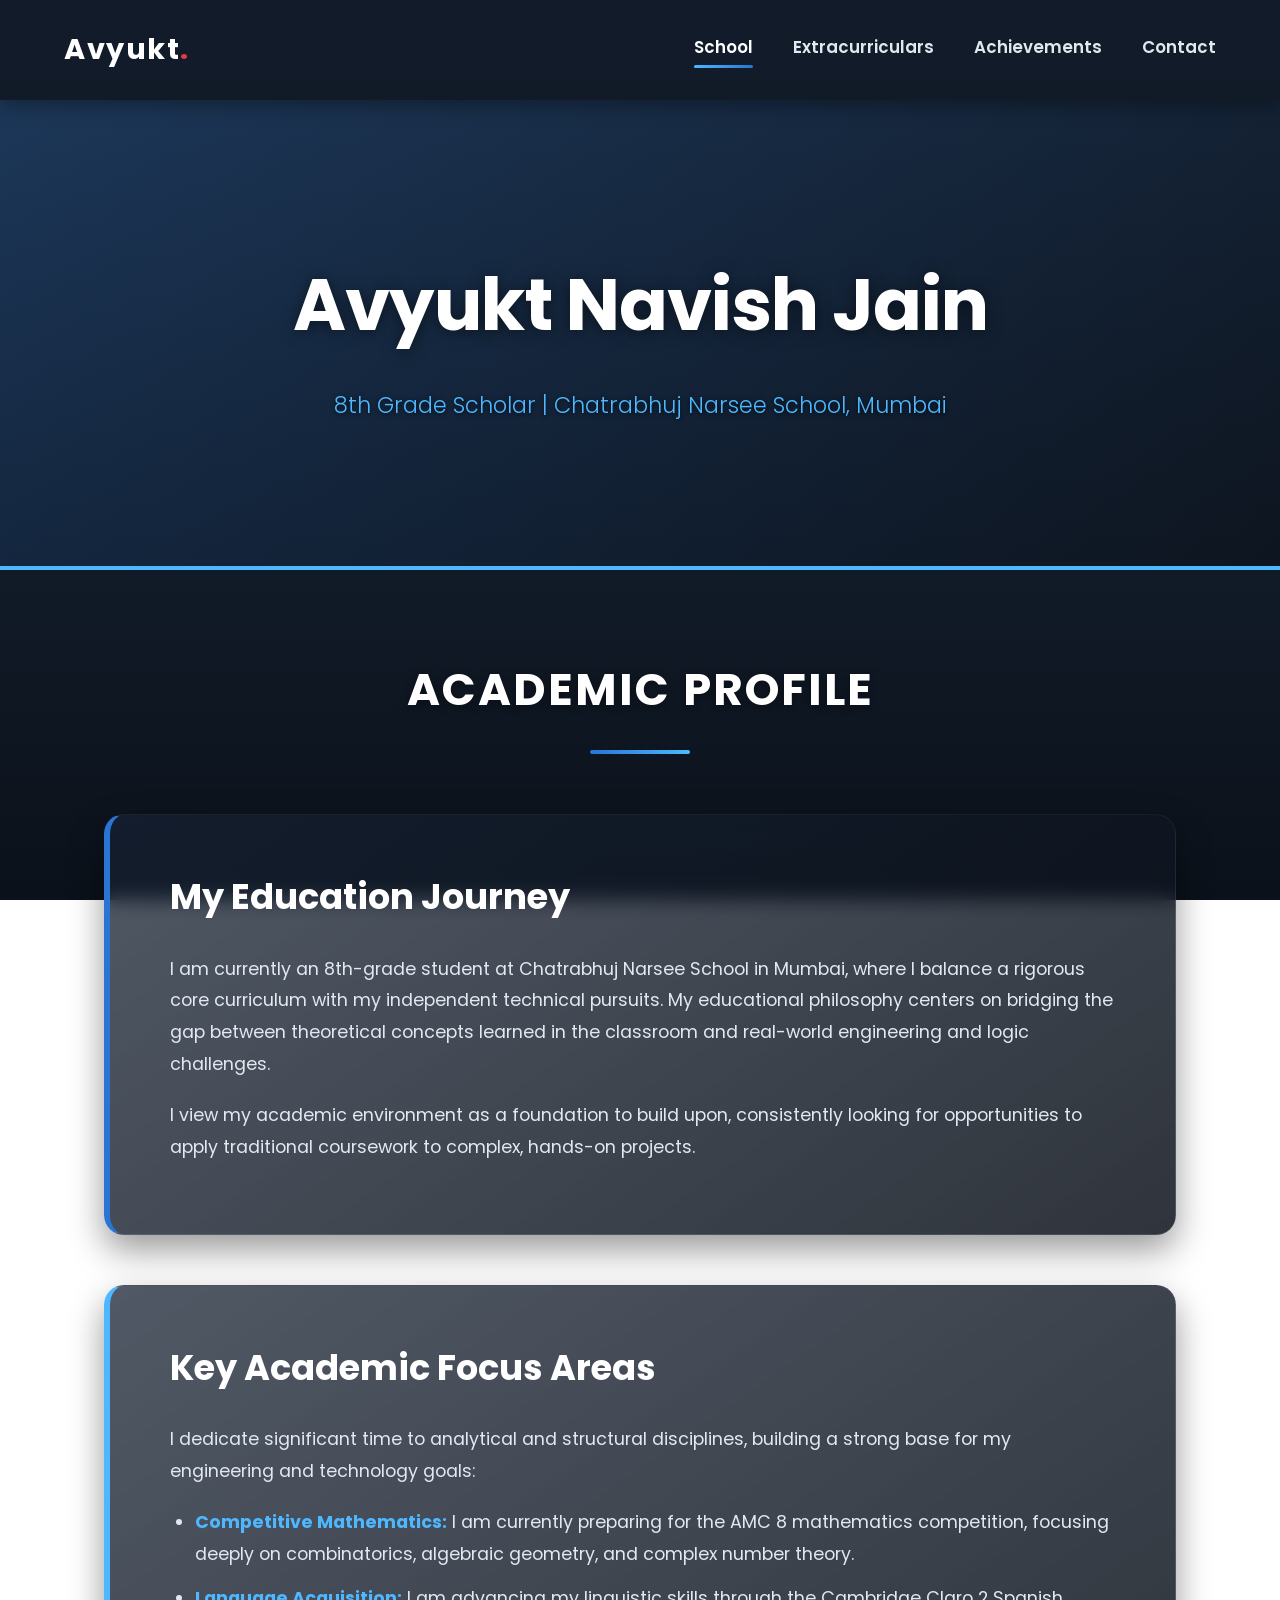
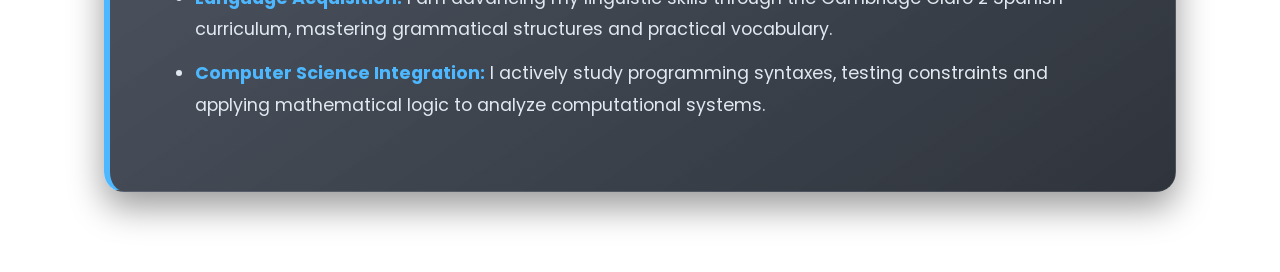
==== index.html @ 826b5777 "Add files via upload" ====
<!DOCTYPE html>
<html lang="en">
<head>
    <meta charset="UTF-8">
    <meta name="viewport" content="width=device-width, initial-scale=1.0">
    <title>Avyukt Navish Jain | Portfolio</title>
    <link rel="stylesheet" href="styles.css">
</head>
<body>
    <nav>
        <a href="index.html" class="logo">Avyukt<span>.</span></a>
        <div class="nav-links">
            <a href="index.html" class="active">School</a>
            <a href="extracurriculars.html">Extracurriculars</a>
            <a href="achievements.html">Achievements</a>
            <a href="contact.html">Contact</a>
        </div>
    </nav>

    <header class="hero">
        <h1>Avyukt Navish Jain</h1>
        <p>8th Grade Scholar | Chatrabhuj Narsee School, Mumbai</p>
    </header>

    <section class="container">
        <h2 class="section-title">Academic Profile</h2>
        <div class="full-width-grid">
            <div class="card">
                <h3>My Education Journey</h3>
                <p>I am currently an 8th-grade student at Chatrabhuj Narsee School in Mumbai, where I balance a rigorous core curriculum with my independent technical pursuits. My educational philosophy centers on bridging the gap between theoretical concepts learned in the classroom and real-world engineering and logic challenges.</p>
                <p>I view my academic environment as a foundation to build upon, consistently looking for opportunities to apply traditional coursework to complex, hands-on projects.</p>
            </div>
            
            <div class="card">
                <h3>Key Academic Focus Areas</h3>
                <p>I dedicate significant time to analytical and structural disciplines, building a strong base for my engineering and technology goals:</p>
                <ul>
                    <li><strong>Competitive Mathematics:</strong> I am currently preparing for the AMC 8 mathematics competition, focusing deeply on combinatorics, algebraic geometry, and complex number theory.</li>
                    <li><strong>Language Acquisition:</strong> I am advancing my linguistic skills through the Cambridge Claro 2 Spanish curriculum, mastering grammatical structures and practical vocabulary.</li>
                    <li><strong>Computer Science Integration:</strong> I actively study programming syntaxes, testing constraints and applying mathematical logic to analyze computational systems.</li>
                </ul>
            </div>
        </div>
    </section>
</body>
</html>
---- styles.css ----
@import url('https://fonts.googleapis.com/css2?family=Poppins:wght@300;400;600;700&display=swap');

:root {
    --bg-light-start: #1B2B3F;   
    --bg-dark-end: #0B111A;      
    --card-bg: rgba(22, 33, 50, 0.75); 
    --text-white: #FFFFFF;       
    --text-offwhite: #E2E8F0;    
    
    --blue-vibrant: #4DB8FF;     
    --blue-primary: #2A75D3;     
    --accent-red: #E63946;       
}

* {
    margin: 0;
    padding: 0;
    box-sizing: border-box;
    font-family: 'Poppins', sans-serif;
}

body {
    background: linear-gradient(180deg, var(--bg-light-start) 0%, var(--bg-dark-end) 100%);
    background-attachment: fixed; 
    background-repeat: no-repeat;
    min-height: 100vh;
    color: var(--text-offwhite);
    line-height: 1.8;
}

nav {
    background-color: rgba(17, 25, 38, 0.85); 
    padding: 1.5rem 5%;
    display: flex;
    justify-content: space-between;
    align-items: center;
    box-shadow: 0 4px 20px rgba(0,0,0,0.4);
    position: sticky;
    top: 0;
    z-index: 100;
    backdrop-filter: blur(12px);
}

.logo {
    font-size: 1.8rem;
    font-weight: 700;
    color: var(--text-white);
    text-decoration: none;
    letter-spacing: 1.5px;
}

.logo span {
    color: var(--accent-red);
}

.nav-links {
    display: flex;
    gap: 2.5rem;
}

.nav-links a {
    text-decoration: none;
    color: var(--text-offwhite);
    font-weight: 600;
    transition: color 0.3s ease;
    padding-bottom: 5px;
    position: relative;
    font-size: 1.05rem;
}

.nav-links a:hover {
    color: var(--blue-vibrant);
}

.nav-links a.active {
    color: var(--text-white);
}

.nav-links a.active::after {
    content: '';
    position: absolute;
    width: 100%;
    height: 3px;
    background: linear-gradient(90deg, var(--blue-vibrant), var(--blue-primary));
    bottom: 0;
    left: 0;
    border-radius: 2px;
}

.hero {
    background: linear-gradient(135deg, rgba(42, 117, 211, 0.2) 0%, rgba(11, 17, 26, 0.6) 100%);
    color: var(--text-white);
    padding: 140px 5%;
    text-align: center;
    border-bottom: 4px solid var(--blue-vibrant);
    position: relative;
    overflow: hidden;
}

.hero h1 {
    font-size: 4.5rem;
    margin-bottom: 1rem;
    font-weight: 700;
    letter-spacing: -1px;
    text-shadow: 0 2px 15px rgba(0, 0, 0, 0.5);
}

.hero p {
    font-size: 1.4rem;
    font-weight: 300;
    max-width: 800px;
    margin: 0 auto;
    color: var(--blue-vibrant);
    text-shadow: 0 1px 5px rgba(0, 0, 0, 0.8);
}

.container {
    padding: 80px 5%;
    max-width: 1200px;
    margin: 0 auto;
}

.section-title {
    font-size: 2.8rem;
    color: var(--text-white);
    margin-bottom: 60px;
    text-align: center;
    position: relative;
    text-transform: uppercase;
    letter-spacing: 2px;
    text-shadow: 0 2px 10px rgba(0,0,0,0.4);
}

.section-title::after {
    content: '';
    display: block;
    width: 100px;
    height: 4px;
    background: linear-gradient(90deg, var(--blue-primary), var(--blue-vibrant));
    margin: 20px auto 0;
    border-radius: 2px;
}

.full-width-grid {
    display: flex;
    flex-direction: column;
    gap: 50px;
}

.card {
    background: linear-gradient(145deg, var(--card-bg) 0%, rgba(11, 17, 26, 0.85) 100%);
    padding: 50px 60px;
    border-radius: 20px;
    box-shadow: 0 15px 35px rgba(0,0,0,0.4);
    border: 1px solid rgba(255, 255, 255, 0.05);
    border-left: 6px solid var(--blue-primary);
    transition: transform 0.4s ease, border-color 0.4s ease, box-shadow 0.4s ease;
    backdrop-filter: blur(10px); 
}

.card:nth-child(even) {
    border-left: 6px solid var(--blue-vibrant);
}

.card:hover {
    transform: translateY(-5px);
    border-color: rgba(77, 184, 255, 0.5);
    box-shadow: 0 20px 50px rgba(77, 184, 255, 0.15);
}

.card h3 {
    font-size: 2.2rem;
    margin-bottom: 25px;
    color: var(--text-white);
}

.card p {
    font-size: 1.1rem;
    margin-bottom: 20px;
}

.card ul {
    margin-left: 25px;
    margin-bottom: 20px;
    font-size: 1.1rem;
}

.card li {
    margin-bottom: 12px;
}

.card li strong {
    color: var(--blue-vibrant);
}

.sub-section {
    margin-top: 25px;
    padding-top: 20px;
    border-top: 1px solid rgba(255, 255, 255, 0.1);
}

.sub-section h4 {
    color: var(--blue-vibrant);
    font-size: 1.3rem;
    margin-bottom: 12px;
    letter-spacing: 0.5px;
}

form {
    display: flex;
    flex-direction: column;
    gap: 25px;
    max-width: 700px;
    margin: 0 auto;
    background: var(--card-bg);
    padding: 50px;
    border-radius: 20px;
    border: 1px solid rgba(255, 255, 255, 0.05);
    box-shadow: 0 15px 35px rgba(0,0,0,0.4);
    backdrop-filter: blur(10px);
}

input, textarea {
    padding: 18px;
    border: 1px solid rgba(255, 255, 255, 0.1);
    border-radius: 12px;
    font-size: 1.1rem;
    background: rgba(0, 0, 0, 0.3);
    color: var(--text-white);
    transition: all 0.3s ease;
}

input:focus, textarea:focus {
    outline: none;
    border-color: var(--blue-vibrant);
    background: rgba(0, 0, 0, 0.5);
}

input::placeholder, textarea::placeholder {
    color: rgba(255, 255, 255, 0.4);
}

button {
    padding: 20px;
    background: linear-gradient(90deg, var(--blue-primary), var(--blue-vibrant));
    color: var(--text-white);
    border: none;
    border-radius: 12px;
    font-size: 1.2rem;
    font-weight: 700;
    cursor: pointer;
    transition: transform 0.3s ease, box-shadow 0.3s ease;
    text-transform: uppercase;
    letter-spacing: 1px;
}

button:hover {
    transform: translateY(-3px);
    box-shadow: 0 10px 25px rgba(77, 184, 255, 0.4);
}

@media (max-width: 768px) {
    .card { padding: 30px; }
    .hero h1 { font-size: 3rem; }
}
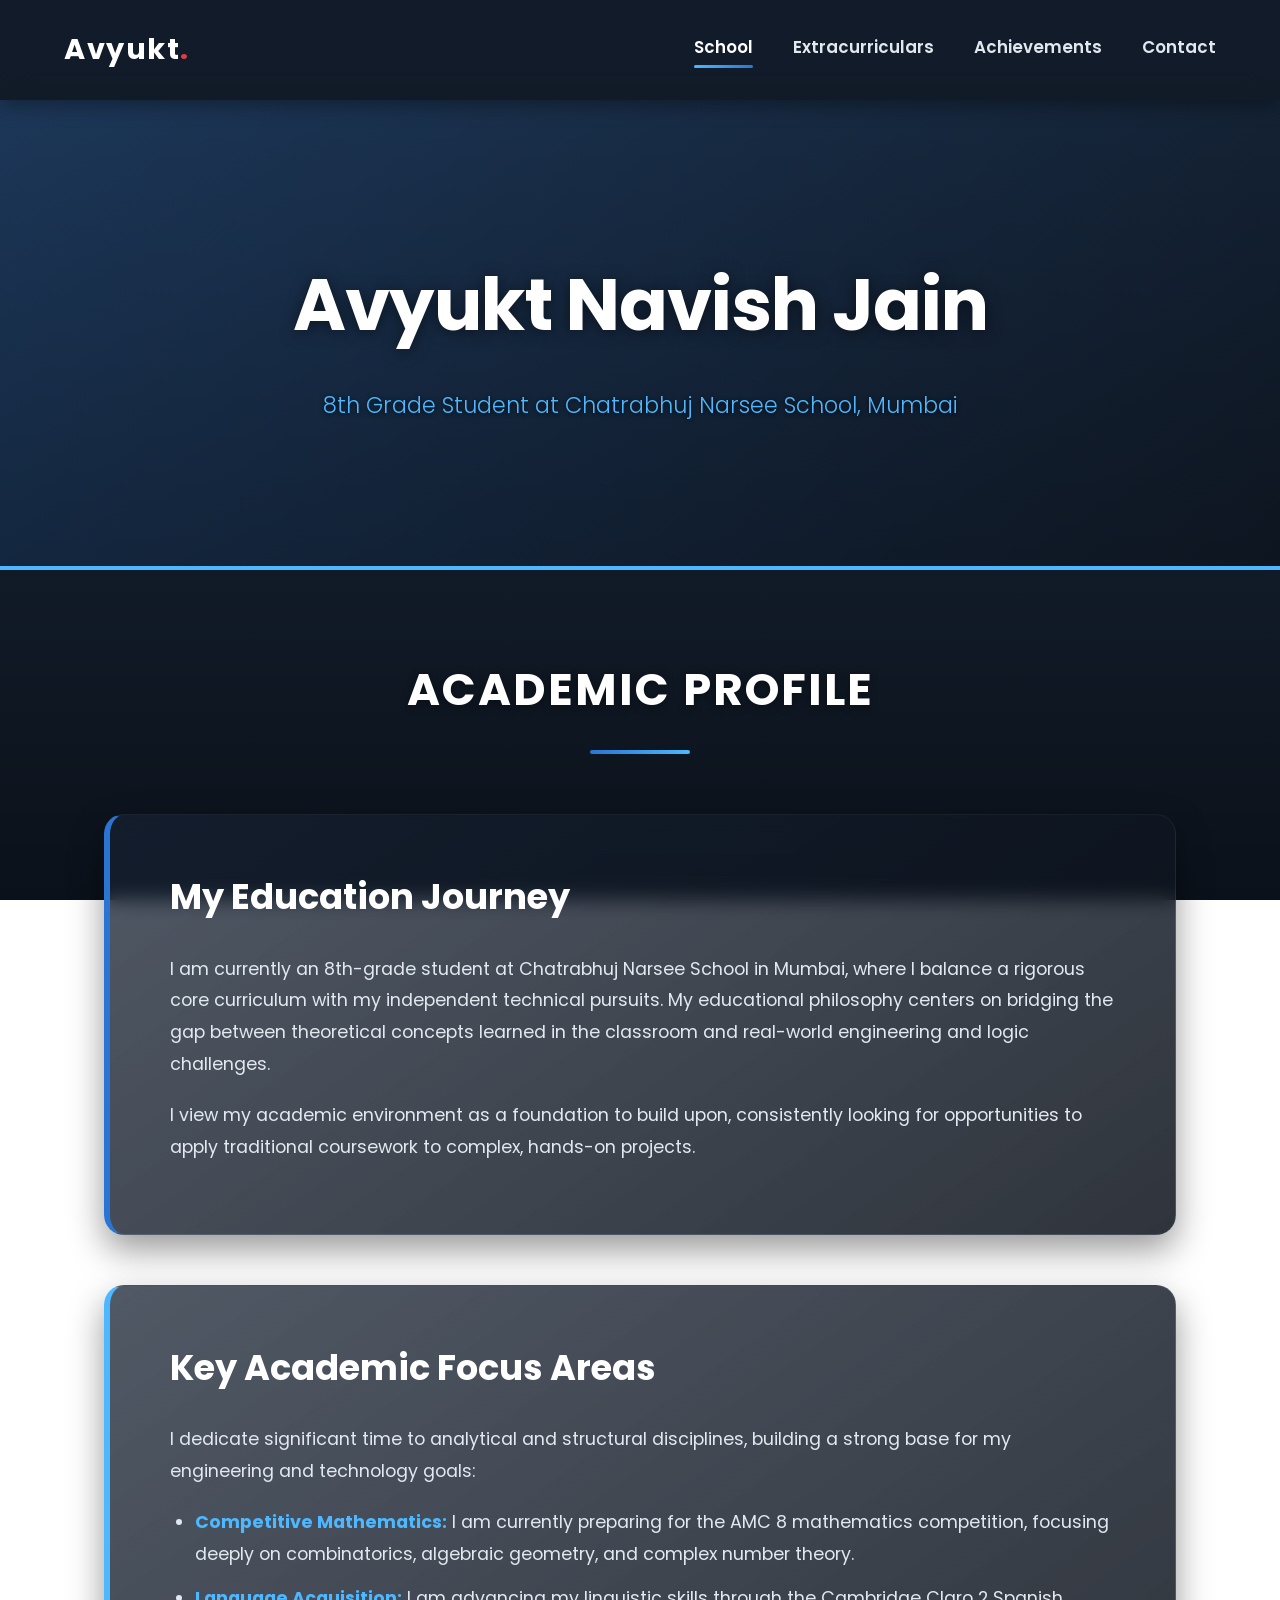
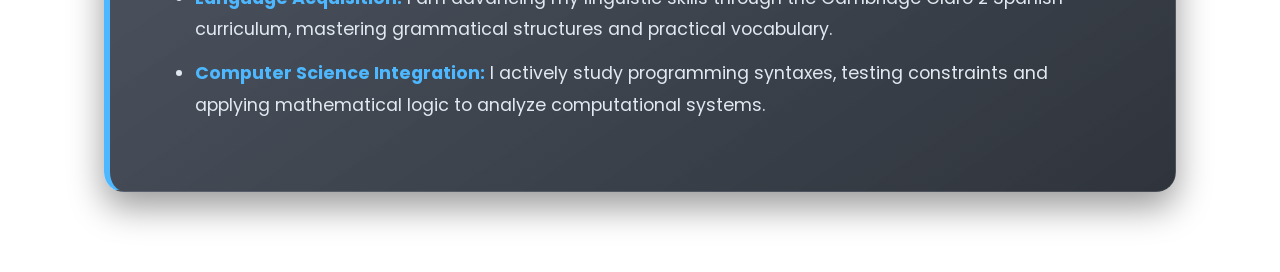
==== commit 44ea1b89: "Changed Scholar to Student in index.html page" ====
--- a/index.html
+++ b/index.html
@@ -19,7 +19,7 @@
 
     <header class="hero">
         <h1>Avyukt Navish Jain</h1>
-        <p>8th Grade Scholar | Chatrabhuj Narsee School, Mumbai</p>
+        <p>8th Grade Student at Chatrabhuj Narsee School, Mumbai</p>
     </header>
 
     <section class="container">
@@ -43,4 +43,4 @@
         </div>
     </section>
 </body>
-</html>+</html>
--- a/styles.css
+++ b/styles.css
@@ -262,4 +262,65 @@
 @media (max-width: 768px) {
     .card { padding: 30px; }
     .hero h1 { font-size: 3rem; }
-}+}
+
+/* =========================================
+   TABLET & MOBILE RESPONSIVE DESIGN
+   ========================================= */
+
+/* For iPads and Tablets (Screens smaller than 1024px) */
+@media (max-width: 1024px) {
+    .container {
+        width: 90%; 
+        padding: 20px;
+    }
+    
+    .nav-links {
+        gap: 15px; 
+    }
+}
+
+/* For Mobile Phones (Screens smaller than 768px) */
+@media (max-width: 768px) {
+    /* Stack the navigation bar vertically */
+    nav {
+        flex-direction: column;
+        padding: 15px;
+        text-align: center;
+    }
+    
+    .nav-links {
+        margin-top: 15px;
+        flex-wrap: wrap;
+        justify-content: center;
+        gap: 15px;
+    }
+
+    /* Scale down large headers */
+    .section-title {
+        font-size: 2rem !important;
+        text-align: center;
+    }
+    
+    .hero h1 {
+        font-size: 2.5rem !important;
+    }
+
+    /* Make the contact form stretch edge-to-edge neatly */
+    form {
+        width: 100%;
+    }
+
+    input, textarea {
+        width: 100%;
+        box-sizing: border-box; /* Prevents padding from breaking the width */
+        margin-bottom: 15px;
+    }
+
+    /* Make buttons tap-friendly */
+    button {
+        width: 100%;
+        padding: 15px;
+        font-size: 1.1rem;
+    }
+}
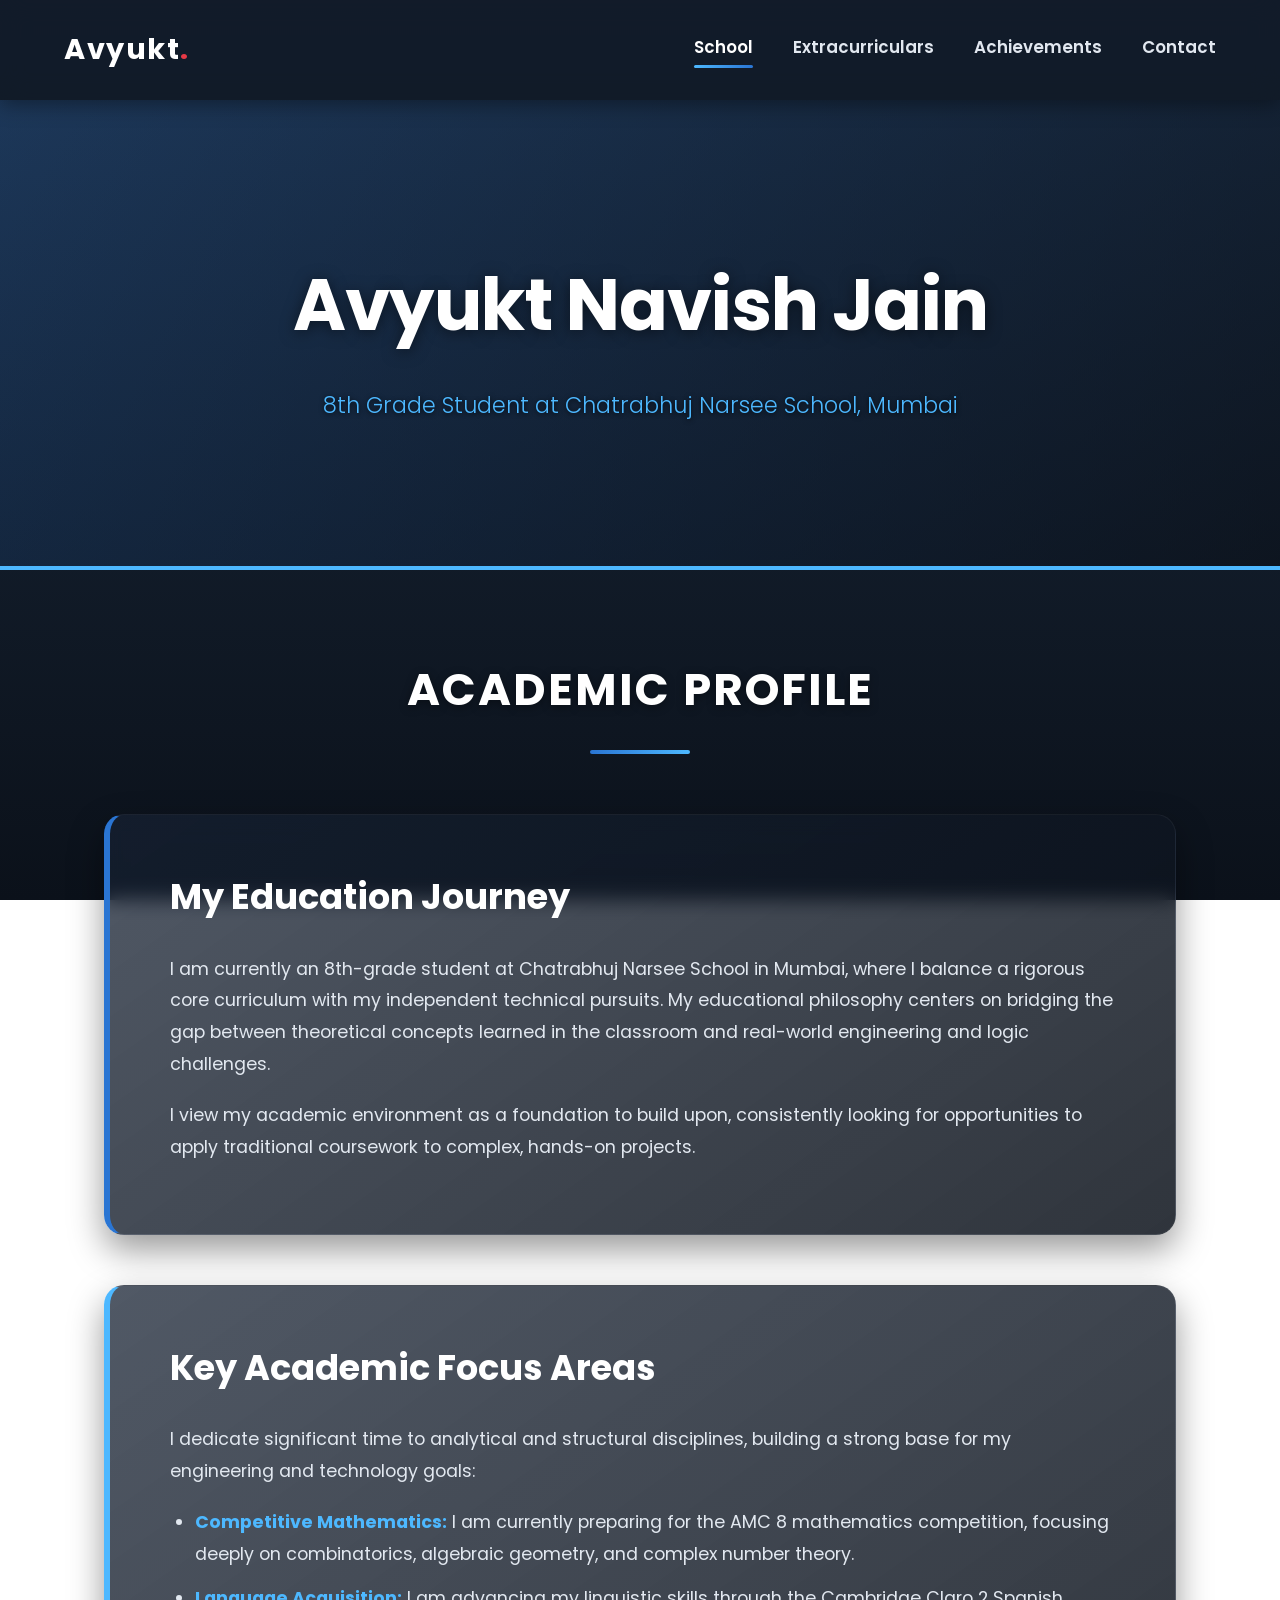
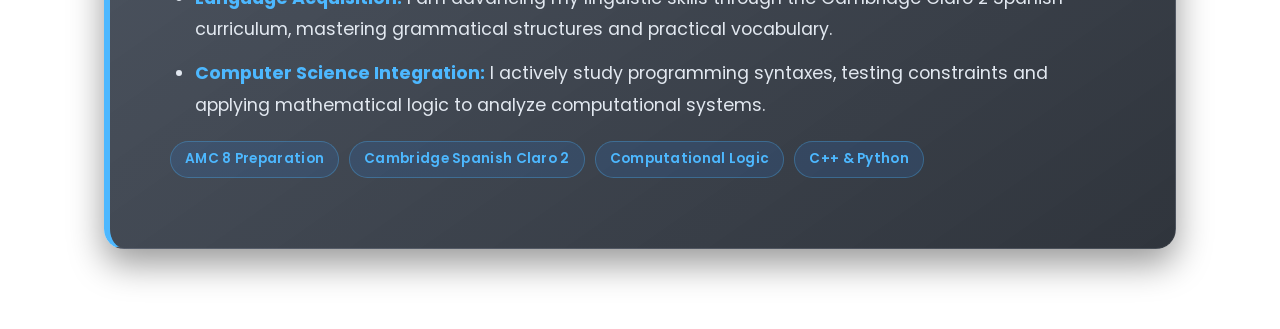
==== commit 2b40a18e: "added vex robot photos" ====
--- a/index.html
+++ b/index.html
@@ -39,6 +39,13 @@
                     <li><strong>Language Acquisition:</strong> I am advancing my linguistic skills through the Cambridge Claro 2 Spanish curriculum, mastering grammatical structures and practical vocabulary.</li>
                     <li><strong>Computer Science Integration:</strong> I actively study programming syntaxes, testing constraints and applying mathematical logic to analyze computational systems.</li>
                 </ul>
+
+                <div class="tags-container">
+                    <span class="tech-tag">AMC 8 Preparation</span>
+                    <span class="tech-tag">Cambridge Spanish Claro 2</span>
+                    <span class="tech-tag">Computational Logic</span>
+                    <span class="tech-tag">C++ & Python</span>
+                </div>
             </div>
         </div>
     </section>
--- a/styles.css
+++ b/styles.css
@@ -259,68 +259,149 @@
     box-shadow: 0 10px 25px rgba(77, 184, 255, 0.4);
 }
 
+/* =========================================
+   IMAGE GALLERY & MEDIA STYLES
+   ========================================= */
+.project-gallery {
+    display: grid;
+    grid-template-columns: repeat(auto-fit, minmax(240px, 1fr));
+    gap: 22px;
+    margin: 25px 0 15px 0;
+}
+
+.gallery-item {
+    position: relative;
+    border-radius: 14px;
+    overflow: hidden;
+    background: rgba(11, 17, 26, 0.7);
+    border: 1px solid rgba(77, 184, 255, 0.25);
+    box-shadow: 0 10px 25px rgba(0, 0, 0, 0.4);
+    transition: transform 0.35s cubic-bezier(0.2, 0.8, 0.2, 1), border-color 0.35s ease, box-shadow 0.35s ease;
+}
+
+.gallery-item:hover {
+    transform: translateY(-5px);
+    border-color: var(--blue-vibrant);
+    box-shadow: 0 15px 35px rgba(77, 184, 255, 0.25);
+}
+
+.gallery-img-wrap {
+    width: 100%;
+    height: 280px;
+    overflow: hidden;
+    display: flex;
+    align-items: center;
+    justify-content: center;
+    background: #0B111A;
+}
+
+.gallery-img {
+    width: 100%;
+    height: 100%;
+    object-fit: cover;
+    object-position: center;
+    transition: transform 0.5s ease;
+    display: block;
+}
+
+.gallery-item:hover .gallery-img {
+    transform: scale(1.06);
+}
+
+.gallery-caption {
+    padding: 12px 16px;
+    background: rgba(17, 25, 38, 0.95);
+    border-top: 1px solid rgba(255, 255, 255, 0.08);
+    font-size: 0.92rem;
+    color: var(--text-white);
+    font-weight: 500;
+    text-align: center;
+    letter-spacing: 0.3px;
+}
+
+.tags-container {
+    display: flex;
+    flex-wrap: wrap;
+    gap: 10px;
+    margin: 15px 0 20px 0;
+}
+
+.tech-tag {
+    display: inline-flex;
+    align-items: center;
+    padding: 5px 14px;
+    background: rgba(42, 117, 211, 0.18);
+    color: var(--blue-vibrant);
+    border: 1px solid rgba(77, 184, 255, 0.3);
+    border-radius: 20px;
+    font-size: 0.85rem;
+    font-weight: 600;
+    letter-spacing: 0.3px;
+}
+
 @media (max-width: 768px) {
     .card { padding: 30px; }
     .hero h1 { font-size: 3rem; }
+    .gallery-img-wrap { height: 230px; }
 }
 
 /* =========================================
-   TABLET & MOBILE RESPONSIVE DESIGN
+   TABLET & MOBILE RESPONSIVE FIXES
    ========================================= */
-
-/* For iPads and Tablets (Screens smaller than 1024px) */
-@media (max-width: 1024px) {
-    .container {
-        width: 90%; 
-        padding: 20px;
-    }
-    
-    .nav-links {
-        gap: 15px; 
-    }
-}
 
 /* For Mobile Phones (Screens smaller than 768px) */
 @media (max-width: 768px) {
-    /* Stack the navigation bar vertically */
+    /* Reduce container padding so cards can expand */
+    .container {
+        width: 95%;
+        padding: 40px 10px;
+    }
+
+    /* Fix tiny card width by reducing padding */
+    .card {
+        padding: 25px 18px !important; /* Reduces side padding from 60px to 18px */
+        width: 100% !important;
+        box-sizing: border-box;
+    }
+
+    /* Adjust list margins inside cards */
+    .card ul {
+        margin-left: 18px;
+        font-size: 1rem;
+    }
+
+    /* Keep headers proportional */
+    .hero h1 {
+        font-size: 2.4rem !important;
+    }
+
+    .section-title {
+        font-size: 1.8rem !important;
+        margin-bottom: 30px;
+    }
+
+    /* Stack navigation cleanly */
     nav {
         flex-direction: column;
         padding: 15px;
         text-align: center;
     }
-    
+
     .nav-links {
-        margin-top: 15px;
+        margin-top: 12px;
         flex-wrap: wrap;
         justify-content: center;
-        gap: 15px;
-    }
-
-    /* Scale down large headers */
-    .section-title {
-        font-size: 2rem !important;
-        text-align: center;
-    }
-    
-    .hero h1 {
-        font-size: 2.5rem !important;
-    }
-
-    /* Make the contact form stretch edge-to-edge neatly */
+        gap: 12px;
+    }
+
+    /* Full-width forms */
     form {
         width: 100%;
-    }
-
-    input, textarea {
+        padding: 25px 18px;
+    }
+
+    input, textarea, button {
         width: 100%;
-        box-sizing: border-box; /* Prevents padding from breaking the width */
-        margin-bottom: 15px;
-    }
-
-    /* Make buttons tap-friendly */
-    button {
-        width: 100%;
-        padding: 15px;
-        font-size: 1.1rem;
-    }
-}
+        box-sizing: border-box;
+    }
+}
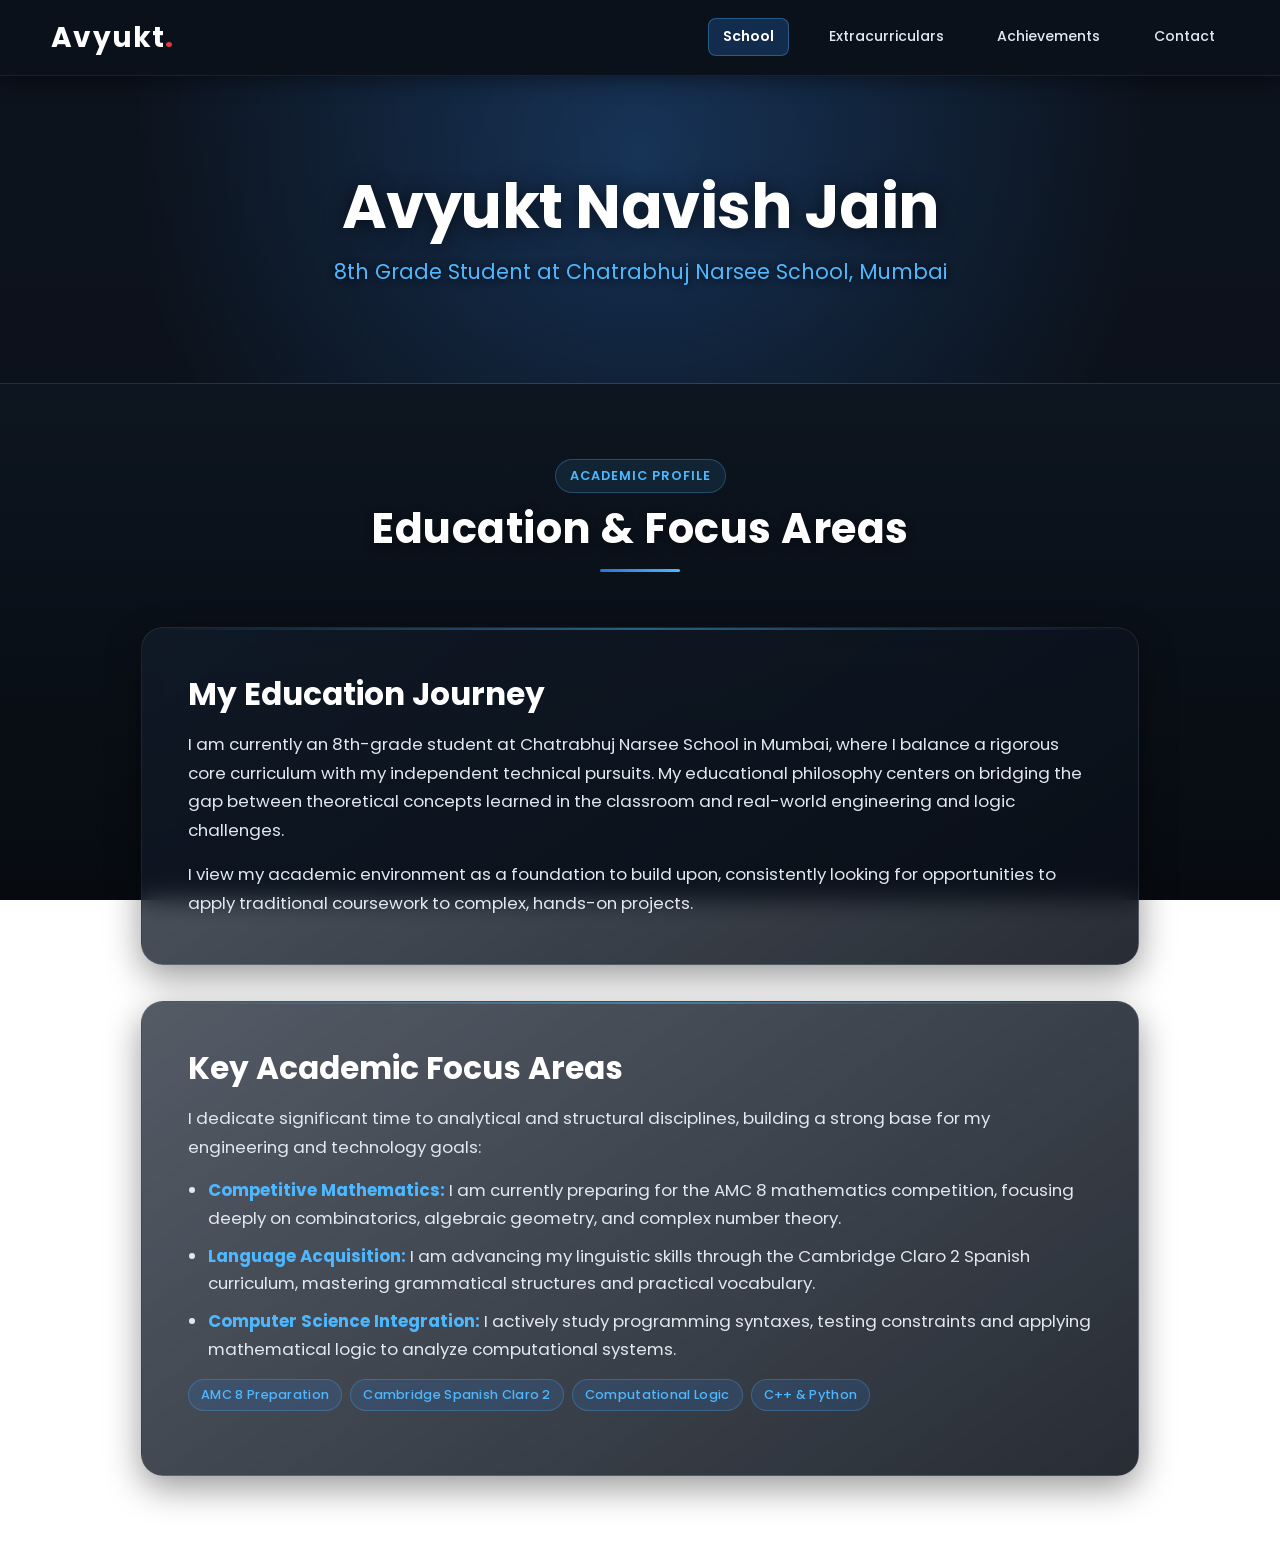
==== commit 8dd8db2b: "Compatibility for phone and other devices" ====
--- a/index.html
+++ b/index.html
@@ -23,7 +23,11 @@
     </header>
 
     <section class="container">
-        <h2 class="section-title">Academic Profile</h2>
+        <div class="section-header">
+            <span class="section-badge">Academic Profile</span>
+            <h2 class="section-title">Education & Focus Areas</h2>
+        </div>
+
         <div class="full-width-grid">
             <div class="card">
                 <h3>My Education Journey</h3>
--- a/styles.css
+++ b/styles.css
@@ -1,12 +1,13 @@
-@import url('https://fonts.googleapis.com/css2?family=Poppins:wght@300;400;600;700&display=swap');
+@import url('https://fonts.googleapis.com/css2?family=Poppins:wght@300;400;500;600;700&display=swap');
 
 :root {
-    --bg-light-start: #1B2B3F;   
-    --bg-dark-end: #0B111A;      
-    --card-bg: rgba(22, 33, 50, 0.75); 
+    --bg-start: #111C2B;   
+    --bg-end: #070B10;      
+    --card-bg: rgba(18, 28, 43, 0.72); 
     --text-white: #FFFFFF;       
     --text-offwhite: #E2E8F0;    
-    
+    --text-muted: #94A3B8;
+
     --blue-vibrant: #4DB8FF;     
     --blue-primary: #2A75D3;     
     --accent-red: #E63946;       
@@ -19,34 +20,46 @@
     font-family: 'Poppins', sans-serif;
 }
 
+html {
+    scroll-behavior: smooth;
+}
+
 body {
-    background: linear-gradient(180deg, var(--bg-light-start) 0%, var(--bg-dark-end) 100%);
+    background: linear-gradient(180deg, var(--bg-start) 0%, var(--bg-end) 100%);
     background-attachment: fixed; 
     background-repeat: no-repeat;
     min-height: 100vh;
     color: var(--text-offwhite);
-    line-height: 1.8;
-}
-
+    line-height: 1.7;
+    overflow-x: hidden;
+    -webkit-font-smoothing: antialiased;
+}
+
+/* =========================================
+   NAVIGATION BAR
+   ========================================= */
 nav {
-    background-color: rgba(17, 25, 38, 0.85); 
-    padding: 1.5rem 5%;
+    background-color: rgba(11, 17, 26, 0.88); 
+    padding: 0.85rem clamp(14px, 4vw, 5%);
     display: flex;
     justify-content: space-between;
     align-items: center;
-    box-shadow: 0 4px 20px rgba(0,0,0,0.4);
+    box-shadow: 0 4px 20px rgba(0, 0, 0, 0.45);
     position: sticky;
     top: 0;
     z-index: 100;
-    backdrop-filter: blur(12px);
+    backdrop-filter: blur(16px);
+    -webkit-backdrop-filter: blur(16px);
+    border-bottom: 1px solid rgba(255, 255, 255, 0.07);
 }
 
 .logo {
-    font-size: 1.8rem;
+    font-size: clamp(1.35rem, 2.2vw, 1.75rem);
     font-weight: 700;
     color: var(--text-white);
     text-decoration: none;
-    letter-spacing: 1.5px;
+    letter-spacing: 1.2px;
+    flex-shrink: 0;
 }
 
 .logo span {
@@ -55,244 +68,259 @@
 
 .nav-links {
     display: flex;
-    gap: 2.5rem;
+    align-items: center;
+    gap: clamp(8px, 2vw, 1.8rem);
 }
 
 .nav-links a {
     text-decoration: none;
     color: var(--text-offwhite);
+    font-weight: 500;
+    transition: all 0.25s ease;
+    padding: 6px 14px;
+    border-radius: 8px;
+    font-size: clamp(0.86rem, 1.1vw, 0.98rem);
+    white-space: nowrap;
+    position: relative;
+}
+
+.nav-links a:hover {
+    color: var(--blue-vibrant);
+    background: rgba(77, 184, 255, 0.08);
+}
+
+.nav-links a.active {
+    color: var(--text-white);
     font-weight: 600;
-    transition: color 0.3s ease;
-    padding-bottom: 5px;
-    position: relative;
-    font-size: 1.05rem;
-}
-
-.nav-links a:hover {
-    color: var(--blue-vibrant);
-}
-
-.nav-links a.active {
-    color: var(--text-white);
-}
-
-.nav-links a.active::after {
-    content: '';
-    position: absolute;
-    width: 100%;
-    height: 3px;
-    background: linear-gradient(90deg, var(--blue-vibrant), var(--blue-primary));
-    bottom: 0;
-    left: 0;
-    border-radius: 2px;
-}
-
+    background: rgba(42, 117, 211, 0.28);
+    border: 1px solid rgba(77, 184, 255, 0.35);
+}
+
+/* =========================================
+   HERO SECTION
+   ========================================= */
 .hero {
-    background: linear-gradient(135deg, rgba(42, 117, 211, 0.2) 0%, rgba(11, 17, 26, 0.6) 100%);
-    color: var(--text-white);
-    padding: 140px 5%;
-    text-align: center;
-    border-bottom: 4px solid var(--blue-vibrant);
-    position: relative;
-    overflow: hidden;
-}
-
-.hero h1 {
-    font-size: 4.5rem;
-    margin-bottom: 1rem;
-    font-weight: 700;
-    letter-spacing: -1px;
-    text-shadow: 0 2px 15px rgba(0, 0, 0, 0.5);
-}
-
-.hero p {
-    font-size: 1.4rem;
-    font-weight: 300;
-    max-width: 800px;
-    margin: 0 auto;
-    color: var(--blue-vibrant);
-    text-shadow: 0 1px 5px rgba(0, 0, 0, 0.8);
-}
-
-.container {
-    padding: 80px 5%;
-    max-width: 1200px;
-    margin: 0 auto;
-}
-
-.section-title {
-    font-size: 2.8rem;
-    color: var(--text-white);
-    margin-bottom: 60px;
+    background: radial-gradient(circle at 50% 25%, rgba(42, 117, 211, 0.28) 0%, rgba(11, 17, 26, 0.8) 75%);
+    color: var(--text-white);
+    padding: clamp(45px, 8vw, 95px) clamp(16px, 4vw, 5%);
     text-align: center;
     position: relative;
+    border-bottom: 1px solid rgba(77, 184, 255, 0.2);
+}
+
+.hero h1 {
+    font-size: clamp(2rem, 5.5vw + 0.3rem, 3.8rem);
+    margin-bottom: 12px;
+    font-weight: 700;
+    letter-spacing: -0.5px;
+    line-height: 1.2;
+    text-shadow: 0 2px 20px rgba(0, 0, 0, 0.6);
+}
+
+.hero p {
+    font-size: clamp(1rem, 1.6vw + 0.3rem, 1.3rem);
+    font-weight: 400;
+    max-width: 780px;
+    margin: 0 auto;
+    color: var(--blue-vibrant);
+    line-height: 1.55;
+    text-shadow: 0 1px 8px rgba(0, 0, 0, 0.8);
+}
+
+/* =========================================
+   CONTAINER & SECTION HEADERS
+   ========================================= */
+.container {
+    padding: clamp(32px, 6vw, 75px) clamp(14px, 4vw, 5%);
+    max-width: 1100px;
+    margin: 0 auto;
+}
+
+.section-header {
+    text-align: center;
+    margin-bottom: clamp(28px, 5vw, 55px);
+}
+
+.section-badge {
+    display: inline-block;
+    padding: 5px 14px;
+    background: rgba(77, 184, 255, 0.1);
+    color: var(--blue-vibrant);
+    border: 1px solid rgba(77, 184, 255, 0.28);
+    border-radius: 20px;
+    font-size: 0.8rem;
+    font-weight: 600;
+    letter-spacing: 1px;
     text-transform: uppercase;
-    letter-spacing: 2px;
-    text-shadow: 0 2px 10px rgba(0,0,0,0.4);
+    margin-bottom: 10px;
+}
+
+.section-title {
+    font-size: clamp(1.6rem, 3.2vw + 0.3rem, 2.6rem);
+    color: var(--text-white);
+    text-align: center;
+    position: relative;
+    letter-spacing: 0.5px;
+    line-height: 1.25;
+    text-shadow: 0 2px 10px rgba(0, 0, 0, 0.4);
 }
 
 .section-title::after {
     content: '';
     display: block;
-    width: 100px;
-    height: 4px;
+    width: clamp(50px, 8vw, 80px);
+    height: 3px;
     background: linear-gradient(90deg, var(--blue-primary), var(--blue-vibrant));
-    margin: 20px auto 0;
+    margin: 14px auto 0;
     border-radius: 2px;
 }
 
+/* =========================================
+   CARDS & CONTENT SURFACES
+   ========================================= */
 .full-width-grid {
     display: flex;
     flex-direction: column;
-    gap: 50px;
+    gap: clamp(20px, 3.5vw, 36px);
 }
 
 .card {
-    background: linear-gradient(145deg, var(--card-bg) 0%, rgba(11, 17, 26, 0.85) 100%);
-    padding: 50px 60px;
+    background: linear-gradient(145deg, var(--card-bg) 0%, rgba(10, 16, 25, 0.88) 100%);
+    padding: clamp(22px, 4vw + 6px, 46px);
+    border-radius: clamp(16px, 2.5vw, 22px);
+    box-shadow: 0 12px 35px rgba(0, 0, 0, 0.4);
+    border: 1px solid rgba(255, 255, 255, 0.08);
+    position: relative;
+    transition: transform 0.3s ease, border-color 0.3s ease, box-shadow 0.3s ease;
+    backdrop-filter: blur(12px);
+    -webkit-backdrop-filter: blur(12px);
+    overflow: hidden;
+}
+
+.card::before {
+    content: '';
+    position: absolute;
+    top: 0;
+    left: 0;
+    right: 0;
+    height: 2px;
+    background: linear-gradient(90deg, transparent, rgba(77, 184, 255, 0.45), transparent);
+}
+
+.card:hover {
+    transform: translateY(-3px);
+    border-color: rgba(77, 184, 255, 0.35);
+    box-shadow: 0 16px 45px rgba(0, 0, 0, 0.5);
+}
+
+.card h3 {
+    font-size: clamp(1.3rem, 2.2vw + 0.3rem, 1.95rem);
+    margin-bottom: 16px;
+    color: var(--text-white);
+    line-height: 1.3;
+}
+
+.card p {
+    font-size: clamp(0.95rem, 0.4vw + 0.82rem, 1.05rem);
+    margin-bottom: 16px;
+    line-height: 1.7;
+    color: var(--text-offwhite);
+}
+
+.card p:last-child {
+    margin-bottom: 0;
+}
+
+.card ul {
+    margin-left: 20px;
+    margin-bottom: 16px;
+    font-size: clamp(0.95rem, 0.4vw + 0.82rem, 1.05rem);
+}
+
+.card li {
+    margin-bottom: 10px;
+    line-height: 1.65;
+}
+
+.card li strong {
+    color: var(--blue-vibrant);
+}
+
+.sub-section {
+    margin-top: 22px;
+    padding-top: 18px;
+    border-top: 1px solid rgba(255, 255, 255, 0.08);
+}
+
+.sub-section h4 {
+    color: var(--blue-vibrant);
+    font-size: clamp(1.05rem, 1.4vw + 0.2rem, 1.25rem);
+    margin-bottom: 10px;
+    letter-spacing: 0.3px;
+    line-height: 1.35;
+}
+
+/* =========================================
+   TAGS & BADGES
+   ========================================= */
+.tags-container {
+    display: flex;
+    flex-wrap: wrap;
+    gap: 8px;
+    margin: 14px 0 18px 0;
+}
+
+.tech-tag {
+    display: inline-flex;
+    align-items: center;
+    padding: 4px 12px;
+    background: rgba(42, 117, 211, 0.18);
+    color: var(--blue-vibrant);
+    border: 1px solid rgba(77, 184, 255, 0.28);
     border-radius: 20px;
-    box-shadow: 0 15px 35px rgba(0,0,0,0.4);
-    border: 1px solid rgba(255, 255, 255, 0.05);
-    border-left: 6px solid var(--blue-primary);
-    transition: transform 0.4s ease, border-color 0.4s ease, box-shadow 0.4s ease;
-    backdrop-filter: blur(10px); 
-}
-
-.card:nth-child(even) {
-    border-left: 6px solid var(--blue-vibrant);
-}
-
-.card:hover {
-    transform: translateY(-5px);
-    border-color: rgba(77, 184, 255, 0.5);
-    box-shadow: 0 20px 50px rgba(77, 184, 255, 0.15);
-}
-
-.card h3 {
-    font-size: 2.2rem;
-    margin-bottom: 25px;
-    color: var(--text-white);
-}
-
-.card p {
-    font-size: 1.1rem;
-    margin-bottom: 20px;
-}
-
-.card ul {
-    margin-left: 25px;
-    margin-bottom: 20px;
-    font-size: 1.1rem;
-}
-
-.card li {
-    margin-bottom: 12px;
-}
-
-.card li strong {
-    color: var(--blue-vibrant);
-}
-
-.sub-section {
-    margin-top: 25px;
-    padding-top: 20px;
-    border-top: 1px solid rgba(255, 255, 255, 0.1);
-}
-
-.sub-section h4 {
-    color: var(--blue-vibrant);
-    font-size: 1.3rem;
-    margin-bottom: 12px;
-    letter-spacing: 0.5px;
-}
-
-form {
-    display: flex;
-    flex-direction: column;
-    gap: 25px;
-    max-width: 700px;
-    margin: 0 auto;
-    background: var(--card-bg);
-    padding: 50px;
-    border-radius: 20px;
-    border: 1px solid rgba(255, 255, 255, 0.05);
-    box-shadow: 0 15px 35px rgba(0,0,0,0.4);
-    backdrop-filter: blur(10px);
-}
-
-input, textarea {
-    padding: 18px;
-    border: 1px solid rgba(255, 255, 255, 0.1);
-    border-radius: 12px;
-    font-size: 1.1rem;
-    background: rgba(0, 0, 0, 0.3);
-    color: var(--text-white);
-    transition: all 0.3s ease;
-}
-
-input:focus, textarea:focus {
-    outline: none;
-    border-color: var(--blue-vibrant);
-    background: rgba(0, 0, 0, 0.5);
-}
-
-input::placeholder, textarea::placeholder {
-    color: rgba(255, 255, 255, 0.4);
-}
-
-button {
-    padding: 20px;
-    background: linear-gradient(90deg, var(--blue-primary), var(--blue-vibrant));
-    color: var(--text-white);
-    border: none;
-    border-radius: 12px;
-    font-size: 1.2rem;
-    font-weight: 700;
-    cursor: pointer;
-    transition: transform 0.3s ease, box-shadow 0.3s ease;
-    text-transform: uppercase;
-    letter-spacing: 1px;
-}
-
-button:hover {
-    transform: translateY(-3px);
-    box-shadow: 0 10px 25px rgba(77, 184, 255, 0.4);
-}
-
-/* =========================================
-   IMAGE GALLERY & MEDIA STYLES
+    font-size: clamp(0.78rem, 1vw, 0.85rem);
+    font-weight: 500;
+    letter-spacing: 0.3px;
+}
+
+/* =========================================
+   IMAGE GALLERIES
    ========================================= */
 .project-gallery {
     display: grid;
-    grid-template-columns: repeat(auto-fit, minmax(240px, 1fr));
-    gap: 22px;
-    margin: 25px 0 15px 0;
+    grid-template-columns: repeat(auto-fit, minmax(clamp(200px, 26vw, 280px), 1fr));
+    gap: clamp(14px, 2.2vw, 20px);
+    margin: 20px 0 12px 0;
 }
 
 .gallery-item {
     position: relative;
     border-radius: 14px;
     overflow: hidden;
-    background: rgba(11, 17, 26, 0.7);
-    border: 1px solid rgba(77, 184, 255, 0.25);
-    box-shadow: 0 10px 25px rgba(0, 0, 0, 0.4);
-    transition: transform 0.35s cubic-bezier(0.2, 0.8, 0.2, 1), border-color 0.35s ease, box-shadow 0.35s ease;
+    background: rgba(10, 16, 25, 0.8);
+    border: 1px solid rgba(77, 184, 255, 0.22);
+    box-shadow: 0 8px 22px rgba(0, 0, 0, 0.4);
+    transition: transform 0.3s ease, border-color 0.3s ease, box-shadow 0.3s ease;
 }
 
 .gallery-item:hover {
-    transform: translateY(-5px);
+    transform: translateY(-3px);
     border-color: var(--blue-vibrant);
-    box-shadow: 0 15px 35px rgba(77, 184, 255, 0.25);
+    box-shadow: 0 12px 30px rgba(77, 184, 255, 0.2);
 }
 
 .gallery-img-wrap {
     width: 100%;
-    height: 280px;
+    height: clamp(210px, 26vw, 270px);
     overflow: hidden;
     display: flex;
     align-items: center;
     justify-content: center;
-    background: #0B111A;
+    background: #070B10;
+}
+
+.gallery-img-wrap.portrait-wrap {
+    height: clamp(310px, 40vw, 390px);
 }
 
 .gallery-img {
@@ -300,108 +328,120 @@
     height: 100%;
     object-fit: cover;
     object-position: center;
-    transition: transform 0.5s ease;
+    transition: transform 0.4s ease;
     display: block;
 }
 
+.gallery-img-wrap.portrait-wrap .gallery-img {
+    object-position: top center;
+}
+
 .gallery-item:hover .gallery-img {
-    transform: scale(1.06);
+    transform: scale(1.04);
 }
 
 .gallery-caption {
-    padding: 12px 16px;
-    background: rgba(17, 25, 38, 0.95);
+    padding: 10px 14px;
+    background: rgba(15, 23, 36, 0.95);
     border-top: 1px solid rgba(255, 255, 255, 0.08);
-    font-size: 0.92rem;
+    font-size: clamp(0.82rem, 1vw, 0.9rem);
     color: var(--text-white);
     font-weight: 500;
     text-align: center;
-    letter-spacing: 0.3px;
-}
-
-.tags-container {
-    display: flex;
-    flex-wrap: wrap;
-    gap: 10px;
-    margin: 15px 0 20px 0;
-}
-
-.tech-tag {
-    display: inline-flex;
-    align-items: center;
-    padding: 5px 14px;
-    background: rgba(42, 117, 211, 0.18);
-    color: var(--blue-vibrant);
-    border: 1px solid rgba(77, 184, 255, 0.3);
-    border-radius: 20px;
-    font-size: 0.85rem;
+    letter-spacing: 0.2px;
+}
+
+/* =========================================
+   FORMS
+   ========================================= */
+form {
+    display: flex;
+    flex-direction: column;
+    gap: clamp(16px, 2.5vw, 24px);
+    max-width: 650px;
+    margin: 0 auto;
+    background: linear-gradient(145deg, var(--card-bg) 0%, rgba(10, 16, 25, 0.88) 100%);
+    padding: clamp(22px, 4.5vw, 45px);
+    border-radius: clamp(16px, 2.5vw, 22px);
+    border: 1px solid rgba(255, 255, 255, 0.08);
+    box-shadow: 0 12px 35px rgba(0, 0, 0, 0.4);
+    backdrop-filter: blur(12px);
+    -webkit-backdrop-filter: blur(12px);
+}
+
+input, textarea {
+    padding: clamp(14px, 2vw, 18px);
+    border: 1px solid rgba(255, 255, 255, 0.1);
+    border-radius: 12px;
+    font-size: clamp(0.95rem, 1.2vw, 1.05rem);
+    background: rgba(0, 0, 0, 0.35);
+    color: var(--text-white);
+    transition: all 0.25s ease;
+    width: 100%;
+}
+
+input:focus, textarea:focus {
+    outline: none;
+    border-color: var(--blue-vibrant);
+    background: rgba(0, 0, 0, 0.55);
+    box-shadow: 0 0 15px rgba(77, 184, 255, 0.2);
+}
+
+input::placeholder, textarea::placeholder {
+    color: rgba(255, 255, 255, 0.4);
+}
+
+button {
+    padding: clamp(14px, 2vw, 18px);
+    background: linear-gradient(90deg, var(--blue-primary), var(--blue-vibrant));
+    color: var(--text-white);
+    border: none;
+    border-radius: 12px;
+    font-size: clamp(1rem, 1.3vw, 1.15rem);
     font-weight: 600;
-    letter-spacing: 0.3px;
-}
-
+    cursor: pointer;
+    transition: transform 0.25s ease, box-shadow 0.25s ease;
+    letter-spacing: 0.5px;
+    width: 100%;
+}
+
+button:hover {
+    transform: translateY(-2px);
+    box-shadow: 0 8px 22px rgba(77, 184, 255, 0.35);
+}
+
+/* =========================================
+   MOBILE RESPONSIVE NAVIGATION & TWEAKS (<= 768px)
+   ========================================= */
 @media (max-width: 768px) {
-    .card { padding: 30px; }
-    .hero h1 { font-size: 3rem; }
-    .gallery-img-wrap { height: 230px; }
-}
-
-/* =========================================
-   TABLET & MOBILE RESPONSIVE FIXES
-   ========================================= */
-
-/* For Mobile Phones (Screens smaller than 768px) */
-@media (max-width: 768px) {
-    /* Reduce container padding so cards can expand */
-    .container {
-        width: 95%;
-        padding: 40px 10px;
-    }
-
-    /* Fix tiny card width by reducing padding */
-    .card {
-        padding: 25px 18px !important; /* Reduces side padding from 60px to 18px */
-        width: 100% !important;
-        box-sizing: border-box;
-    }
-
-    /* Adjust list margins inside cards */
-    .card ul {
-        margin-left: 18px;
-        font-size: 1rem;
-    }
-
-    /* Keep headers proportional */
-    .hero h1 {
-        font-size: 2.4rem !important;
-    }
-
-    .section-title {
-        font-size: 1.8rem !important;
-        margin-bottom: 30px;
-    }
-
-    /* Stack navigation cleanly */
     nav {
         flex-direction: column;
-        padding: 15px;
-        text-align: center;
+        gap: 10px;
+        padding: 12px 14px;
     }
 
     .nav-links {
-        margin-top: 12px;
-        flex-wrap: wrap;
-        justify-content: center;
-        gap: 12px;
+        display: flex;
+        width: 100%;
+        overflow-x: auto;
+        -webkit-overflow-scrolling: touch;
+        scrollbar-width: none;
+        justify-content: flex-start;
+        gap: 8px;
+        padding-bottom: 3px;
     }
 
-    /* Full-width forms */
-    form {
-        width: 100%;
-        padding: 25px 18px;
+    .nav-links::-webkit-scrollbar {
+        display: none;
     }
 
-    input, textarea, button {
-        width: 100%;
-        box-sizing: border-box;
+    .nav-links a {
+        padding: 5px 12px;
+        font-size: 0.86rem;
+        flex-shrink: 0;
     }
-}
+
+    .project-gallery {
+        grid-template-columns: 1fr;
+    }
+}
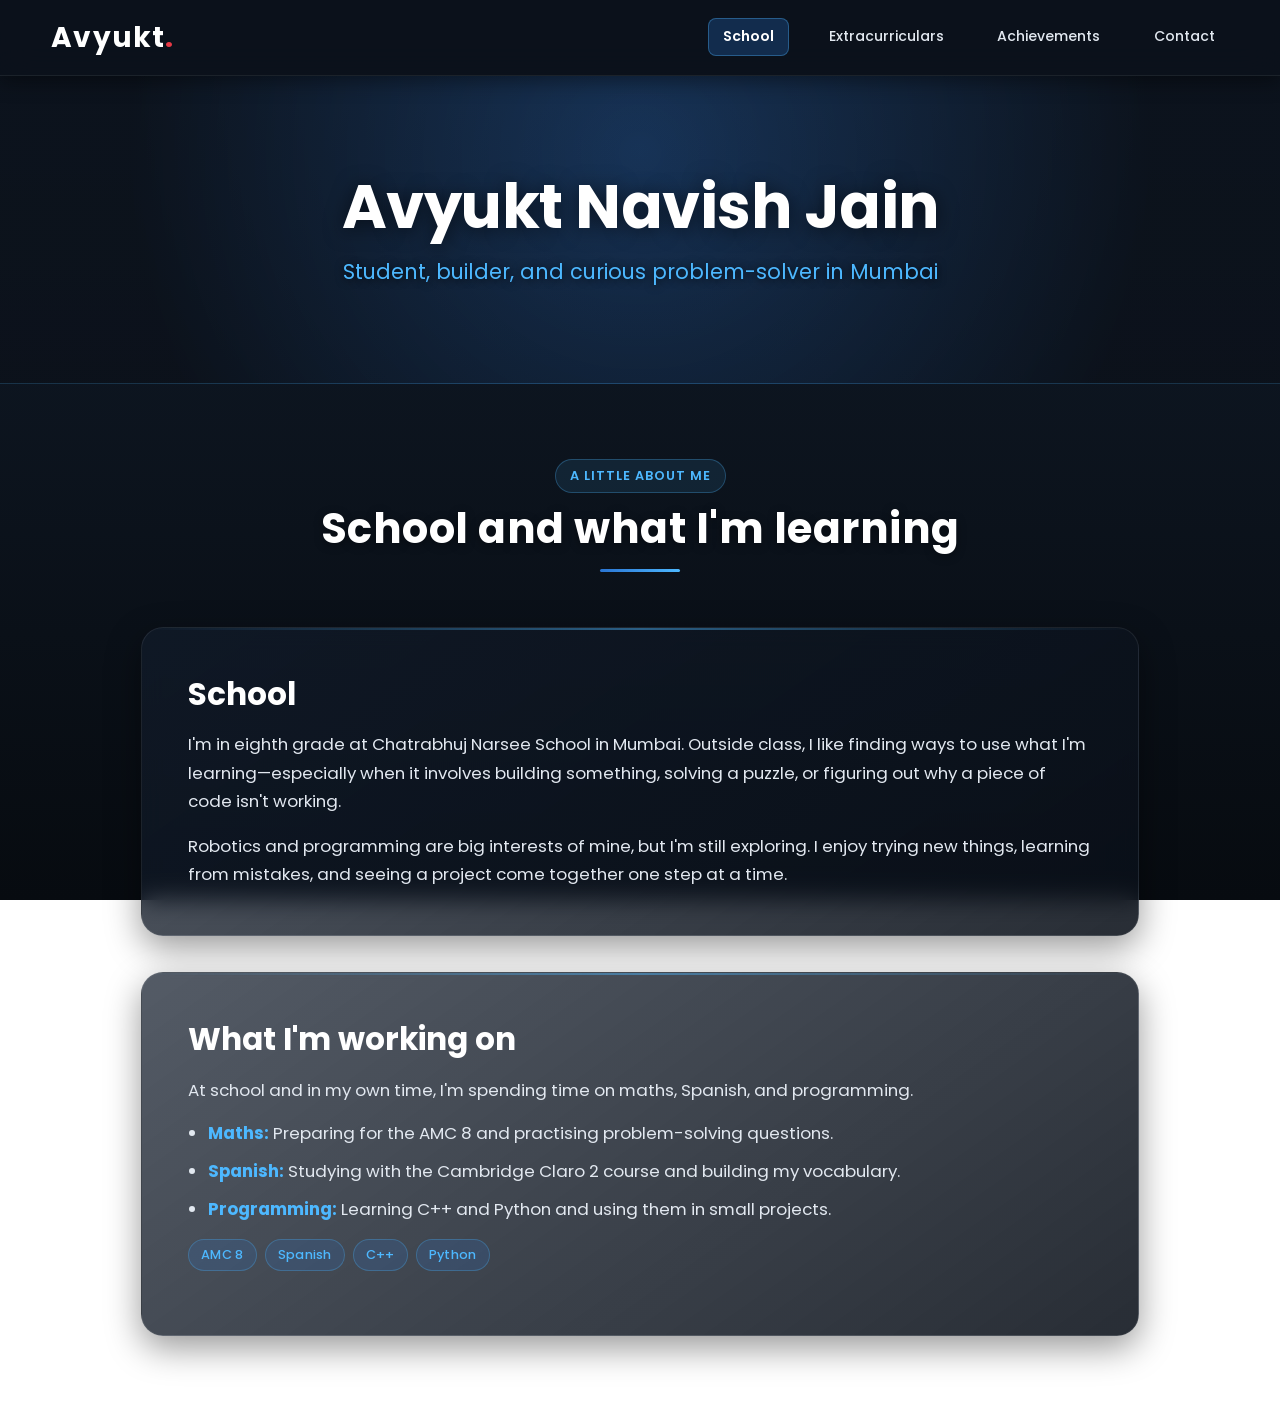
==== commit 97f43e9b: "Update index.html" ====
--- a/index.html
+++ b/index.html
@@ -3,14 +3,15 @@
 <head>
     <meta charset="UTF-8">
     <meta name="viewport" content="width=device-width, initial-scale=1.0">
+    <meta name="description" content="Avyukt Navish Jain is an eighth-grade student in Mumbai interested in robotics, coding, mathematics, and swimming.">
     <title>Avyukt Navish Jain | Portfolio</title>
     <link rel="stylesheet" href="styles.css">
 </head>
 <body>
-    <nav>
+    <nav aria-label="Main navigation">
         <a href="index.html" class="logo">Avyukt<span>.</span></a>
         <div class="nav-links">
-            <a href="index.html" class="active">School</a>
+            <a href="index.html" class="active" aria-current="page">School</a>
             <a href="extracurriculars.html">Extracurriculars</a>
             <a href="achievements.html">Achievements</a>
             <a href="contact.html">Contact</a>
@@ -19,39 +20,39 @@
 
     <header class="hero">
         <h1>Avyukt Navish Jain</h1>
-        <p>8th Grade Student at Chatrabhuj Narsee School, Mumbai</p>
+        <p>Student, builder, and curious problem-solver in Mumbai</p>
     </header>
 
-    <section class="container">
+    <main class="container">
         <div class="section-header">
-            <span class="section-badge">Academic Profile</span>
-            <h2 class="section-title">Education & Focus Areas</h2>
+            <span class="section-badge">A little about me</span>
+            <h2 class="section-title">School and what I'm learning</h2>
         </div>
 
         <div class="full-width-grid">
-            <div class="card">
-                <h3>My Education Journey</h3>
-                <p>I am currently an 8th-grade student at Chatrabhuj Narsee School in Mumbai, where I balance a rigorous core curriculum with my independent technical pursuits. My educational philosophy centers on bridging the gap between theoretical concepts learned in the classroom and real-world engineering and logic challenges.</p>
-                <p>I view my academic environment as a foundation to build upon, consistently looking for opportunities to apply traditional coursework to complex, hands-on projects.</p>
-            </div>
-            
-            <div class="card">
-                <h3>Key Academic Focus Areas</h3>
-                <p>I dedicate significant time to analytical and structural disciplines, building a strong base for my engineering and technology goals:</p>
+            <section class="card">
+                <h3>School</h3>
+                <p>I'm in eighth grade at Chatrabhuj Narsee School in Mumbai. Outside class, I like finding ways to use what I'm learning—especially when it involves building something, solving a puzzle, or figuring out why a piece of code isn't working.</p>
+                <p>Robotics and programming are big interests of mine, but I'm still exploring. I enjoy trying new things, learning from mistakes, and seeing a project come together one step at a time.</p>
+            </section>
+
+            <section class="card">
+                <h3>What I'm working on</h3>
+                <p>At school and in my own time, I'm spending time on maths, Spanish, and programming.</p>
                 <ul>
-                    <li><strong>Competitive Mathematics:</strong> I am currently preparing for the AMC 8 mathematics competition, focusing deeply on combinatorics, algebraic geometry, and complex number theory.</li>
-                    <li><strong>Language Acquisition:</strong> I am advancing my linguistic skills through the Cambridge Claro 2 Spanish curriculum, mastering grammatical structures and practical vocabulary.</li>
-                    <li><strong>Computer Science Integration:</strong> I actively study programming syntaxes, testing constraints and applying mathematical logic to analyze computational systems.</li>
+                    <li><strong>Maths:</strong> Preparing for the AMC 8 and practising problem-solving questions.</li>
+                    <li><strong>Spanish:</strong> Studying with the Cambridge Claro 2 course and building my vocabulary.</li>
+                    <li><strong>Programming:</strong> Learning C++ and Python and using them in small projects.</li>
                 </ul>
 
                 <div class="tags-container">
-                    <span class="tech-tag">AMC 8 Preparation</span>
-                    <span class="tech-tag">Cambridge Spanish Claro 2</span>
-                    <span class="tech-tag">Computational Logic</span>
-                    <span class="tech-tag">C++ & Python</span>
+                    <span class="tech-tag">AMC 8</span>
+                    <span class="tech-tag">Spanish</span>
+                    <span class="tech-tag">C++</span>
+                    <span class="tech-tag">Python</span>
                 </div>
-            </div>
+            </section>
         </div>
-    </section>
+    </main>
 </body>
 </html>
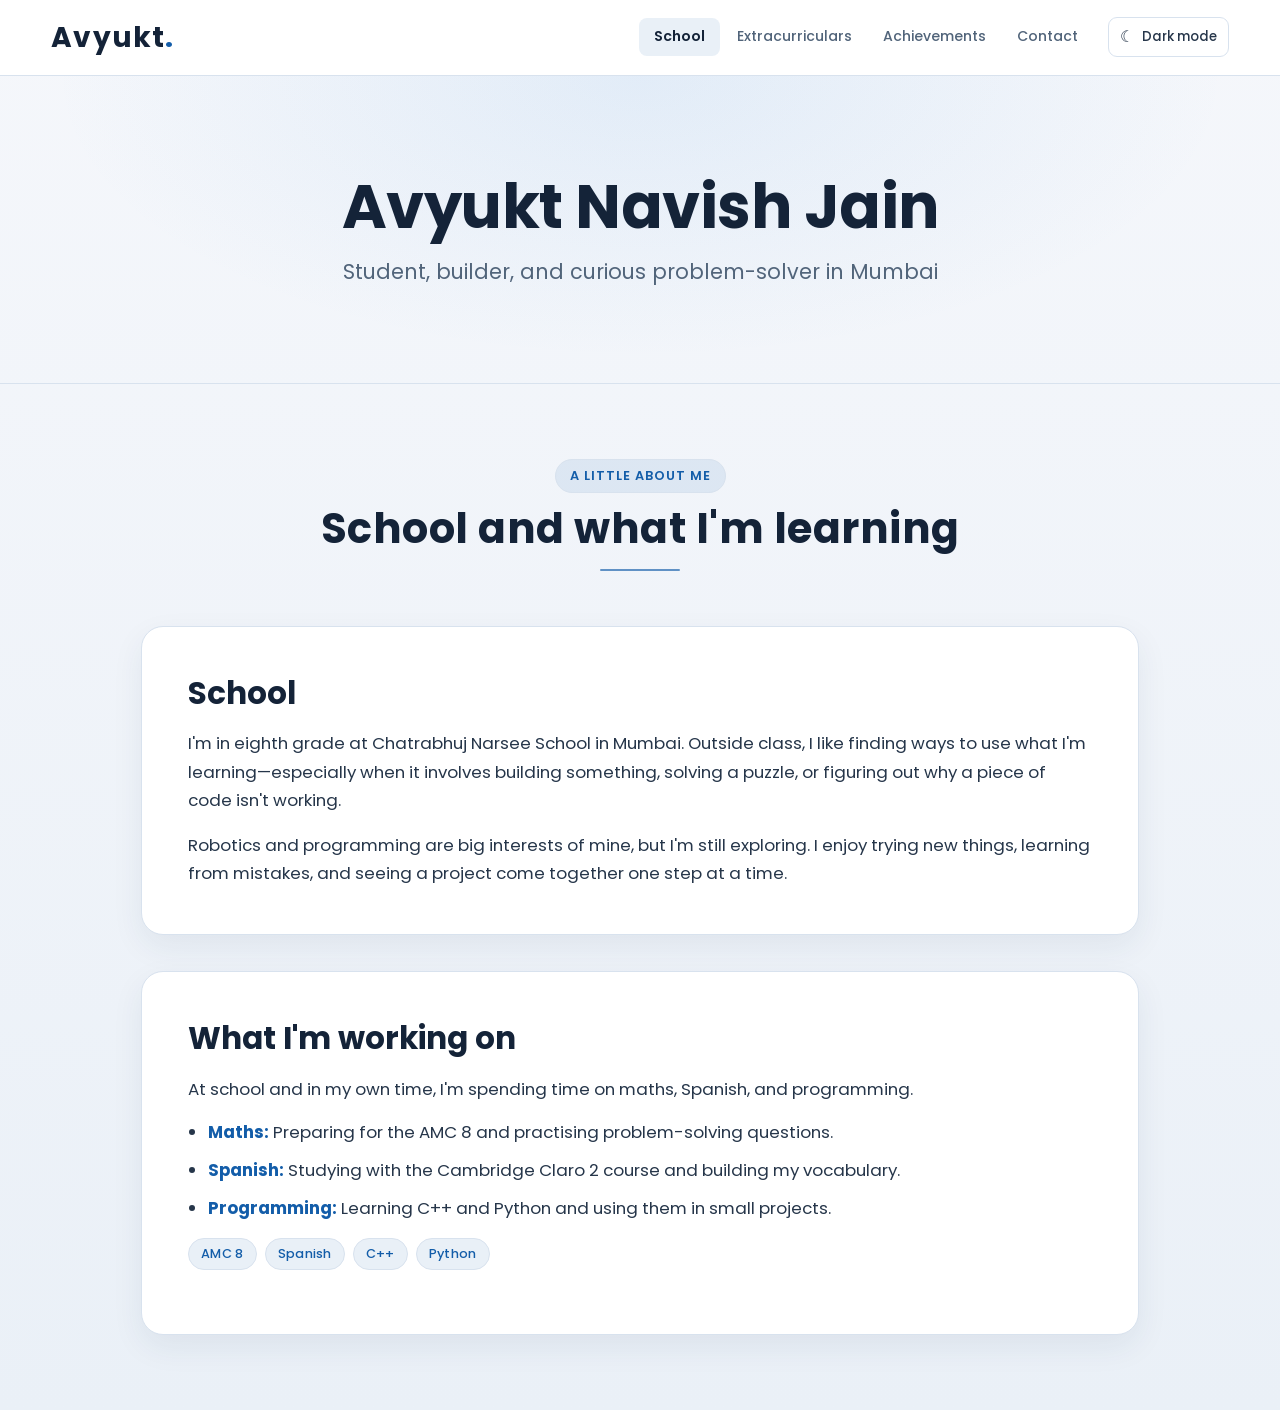
==== commit 71932e9b: "Update index.html" ====
--- a/index.html
+++ b/index.html
@@ -5,6 +5,7 @@
     <meta name="viewport" content="width=device-width, initial-scale=1.0">
     <meta name="description" content="Avyukt Navish Jain is an eighth-grade student in Mumbai interested in robotics, coding, mathematics, and swimming.">
     <title>Avyukt Navish Jain | Portfolio</title>
+    <script src="theme.js"></script>
     <link rel="stylesheet" href="styles.css">
 </head>
 <body>
@@ -16,6 +17,7 @@
             <a href="achievements.html">Achievements</a>
             <a href="contact.html">Contact</a>
         </div>
+        <button class="theme-toggle" type="button" aria-label="Switch color theme" aria-pressed="false"><span class="theme-icon" aria-hidden="true">☀</span><span class="theme-label">Light mode</span></button>
     </nav>
 
     <header class="hero">
--- a/styles.css
+++ b/styles.css
@@ -252,6 +252,12 @@
     border-top: 1px solid rgba(255, 255, 255, 0.08);
 }
 
+.sub-section-first {
+    margin-top: 0;
+    padding-top: 0;
+    border-top: 0;
+}
+
 .sub-section h4 {
     color: var(--blue-vibrant);
     font-size: clamp(1.05rem, 1.4vw + 0.2rem, 1.25rem);
@@ -291,6 +297,14 @@
     grid-template-columns: repeat(auto-fit, minmax(clamp(200px, 26vw, 280px), 1fr));
     gap: clamp(14px, 2.2vw, 20px);
     margin: 20px 0 12px 0;
+}
+
+.gallery-spaced {
+    margin-top: 20px;
+}
+
+.gallery-narrow {
+    max-width: 720px;
 }
 
 .gallery-item {
@@ -410,6 +424,85 @@
     box-shadow: 0 8px 22px rgba(77, 184, 255, 0.35);
 }
 
+button:disabled {
+    cursor: wait;
+    opacity: 0.75;
+    transform: none;
+}
+
+.visually-hidden {
+    position: absolute;
+    width: 1px;
+    height: 1px;
+    padding: 0;
+    margin: -1px;
+    overflow: hidden;
+    clip: rect(0, 0, 0, 0);
+    white-space: nowrap;
+    border: 0;
+}
+
+#form-status {
+    color: var(--blue-vibrant);
+    text-align: center;
+    font-weight: 500;
+}
+
+.success-hero {
+    min-height: 70vh;
+    display: flex;
+    flex-direction: column;
+    justify-content: center;
+    align-items: center;
+    border-bottom: none;
+}
+
+.success-hero .section-badge {
+    margin-bottom: 15px;
+}
+
+.success-hero h1 {
+    color: var(--blue-vibrant);
+    margin-bottom: 12px;
+}
+
+.success-hero p {
+    color: var(--text-white);
+    margin-bottom: 30px;
+    max-width: 500px;
+}
+
+.button-link {
+    display: inline-block;
+    width: min(100%, 260px);
+    padding: 14px 18px;
+    background: linear-gradient(90deg, var(--blue-primary), var(--blue-vibrant));
+    color: var(--text-white);
+    border-radius: 12px;
+    text-decoration: none;
+    font-weight: 600;
+    transition: transform 0.25s ease, box-shadow 0.25s ease;
+}
+
+.button-link:hover {
+    transform: translateY(-2px);
+    box-shadow: 0 8px 22px rgba(77, 184, 255, 0.35);
+}
+
+:focus-visible {
+    outline: 3px solid var(--blue-vibrant);
+    outline-offset: 3px;
+}
+
+@media (prefers-reduced-motion: reduce) {
+    *, *::before, *::after {
+        scroll-behavior: auto !important;
+        transition-duration: 0.01ms !important;
+        animation-duration: 0.01ms !important;
+        animation-iteration-count: 1 !important;
+    }
+}
+
 /* =========================================
    MOBILE RESPONSIVE NAVIGATION & TWEAKS (<= 768px)
    ========================================= */
@@ -445,3 +538,86 @@
         grid-template-columns: 1fr;
     }
 }
+
+/* Shared theme surfaces: restrained dark palette and a complete light palette. */
+:root {
+    color-scheme: dark;
+    --page: #0b111b;
+    --page-end: #101b29;
+    --surface: #162131;
+    --surface-raised: #1b293a;
+    --field: #101a28;
+    --nav-surface: rgba(11, 17, 27, .94);
+    --heading: #f7faff;
+    --body-text: #dfe8f2;
+    --muted-text: #aab9cb;
+    --accent: #85c0ff;
+    --accent-strong: #3889df;
+    --accent-soft: rgba(119, 186, 255, .11);
+    --line: #2b3b4f;
+    --depth: 0 14px 36px rgba(0, 0, 0, .16);
+    --hero-glow: rgba(56, 137, 223, .12);
+    --button-text: #071522;
+}
+:root[data-theme="light"] {
+    color-scheme: light;
+    --page: #f5f7fb;
+    --page-end: #eaf0f7;
+    --surface: #fff;
+    --surface-raised: #f5f8fc;
+    --field: #fff;
+    --nav-surface: rgba(255, 255, 255, .95);
+    --heading: #142338;
+    --body-text: #26364a;
+    --muted-text: #51647a;
+    --accent: #135da9;
+    --accent-strong: #176fbe;
+    --accent-soft: rgba(19, 93, 169, .09);
+    --line: #d8e2ee;
+    --depth: 0 12px 32px rgba(31, 54, 82, .07);
+    --hero-glow: rgba(63, 143, 220, .1);
+    --button-text: #fff;
+}
+body { color: var(--body-text); background: linear-gradient(180deg, var(--page), var(--page-end)); background-attachment: scroll; }
+nav { gap: 1rem; background: var(--nav-surface); border-bottom: 1px solid var(--line); box-shadow: none; }
+.logo, .nav-links a.active, .hero h1, .section-title, .card h3 { color: var(--heading); text-shadow: none; }
+.logo span { color: var(--accent); }
+.nav-links { margin-left: auto; gap: .2rem; }
+.nav-links a { color: var(--muted-text); }
+.nav-links a:hover, .nav-links a.active { color: var(--heading); background: var(--accent-soft); border-color: transparent; }
+.theme-toggle {
+    display: inline-flex; flex: none; align-items: center; justify-content: center; gap: .45rem;
+    width: auto; min-height: 40px; padding: .4rem .7rem; margin: 0;
+    color: var(--body-text); background: var(--surface); border: 1px solid var(--line);
+    border-radius: 9px; font: 500 .83rem 'Poppins', sans-serif; letter-spacing: 0;
+    box-shadow: none; white-space: nowrap;
+}
+.theme-toggle:hover { transform: none; background: var(--surface-raised); border-color: var(--accent); box-shadow: none; }
+.theme-icon { font-size: 1rem; line-height: 1; }
+.hero { background: radial-gradient(ellipse at 50% 0%, var(--hero-glow), transparent 65%); border-bottom: 1px solid var(--line); }
+.hero p { color: var(--muted-text); text-shadow: none; }
+.section-badge, .tech-tag { color: var(--accent); background: var(--accent-soft); border-color: var(--line); }
+.section-title::after { background: var(--accent); height: 2px; opacity: .65; }
+.card, form { background: var(--surface); border: 1px solid var(--line); box-shadow: var(--depth); backdrop-filter: none; }
+.card::before { display: none; }
+.card:hover { border-color: var(--line); box-shadow: var(--depth); transform: none; }
+.card p, .card li { color: var(--body-text); }
+.card li strong, .sub-section h4 { color: var(--accent); }
+.sub-section { border-color: var(--line); }
+.gallery-item { background: var(--surface-raised); border-color: var(--line); box-shadow: none; }
+.gallery-item:hover { border-color: var(--accent); box-shadow: none; }
+.gallery-img-wrap, .gallery-caption { background: var(--surface-raised); }
+.gallery-caption { color: var(--body-text); border-color: var(--line); }
+input, textarea { color: var(--body-text); background: var(--field); border-color: var(--line); }
+input:focus, textarea:focus { background: var(--field); border-color: var(--accent); box-shadow: 0 0 0 3px var(--accent-soft); }
+input::placeholder, textarea::placeholder { color: var(--muted-text); opacity: 1; }
+button[type="submit"], .button-link { color: var(--button-text); background: var(--accent-strong); box-shadow: none; }
+button[type="submit"]:hover, .button-link:hover { box-shadow: none; filter: brightness(1.1); }
+#form-status, .success-hero h1 { color: var(--accent); }
+.success-hero p { color: var(--body-text); }
+:focus-visible { outline-color: var(--accent); }
+@media (max-width: 768px) {
+    nav { flex-direction: row; flex-wrap: wrap; }
+    .nav-links { order: 3; margin-left: 0; }
+    .theme-toggle { margin-left: auto; }
+}
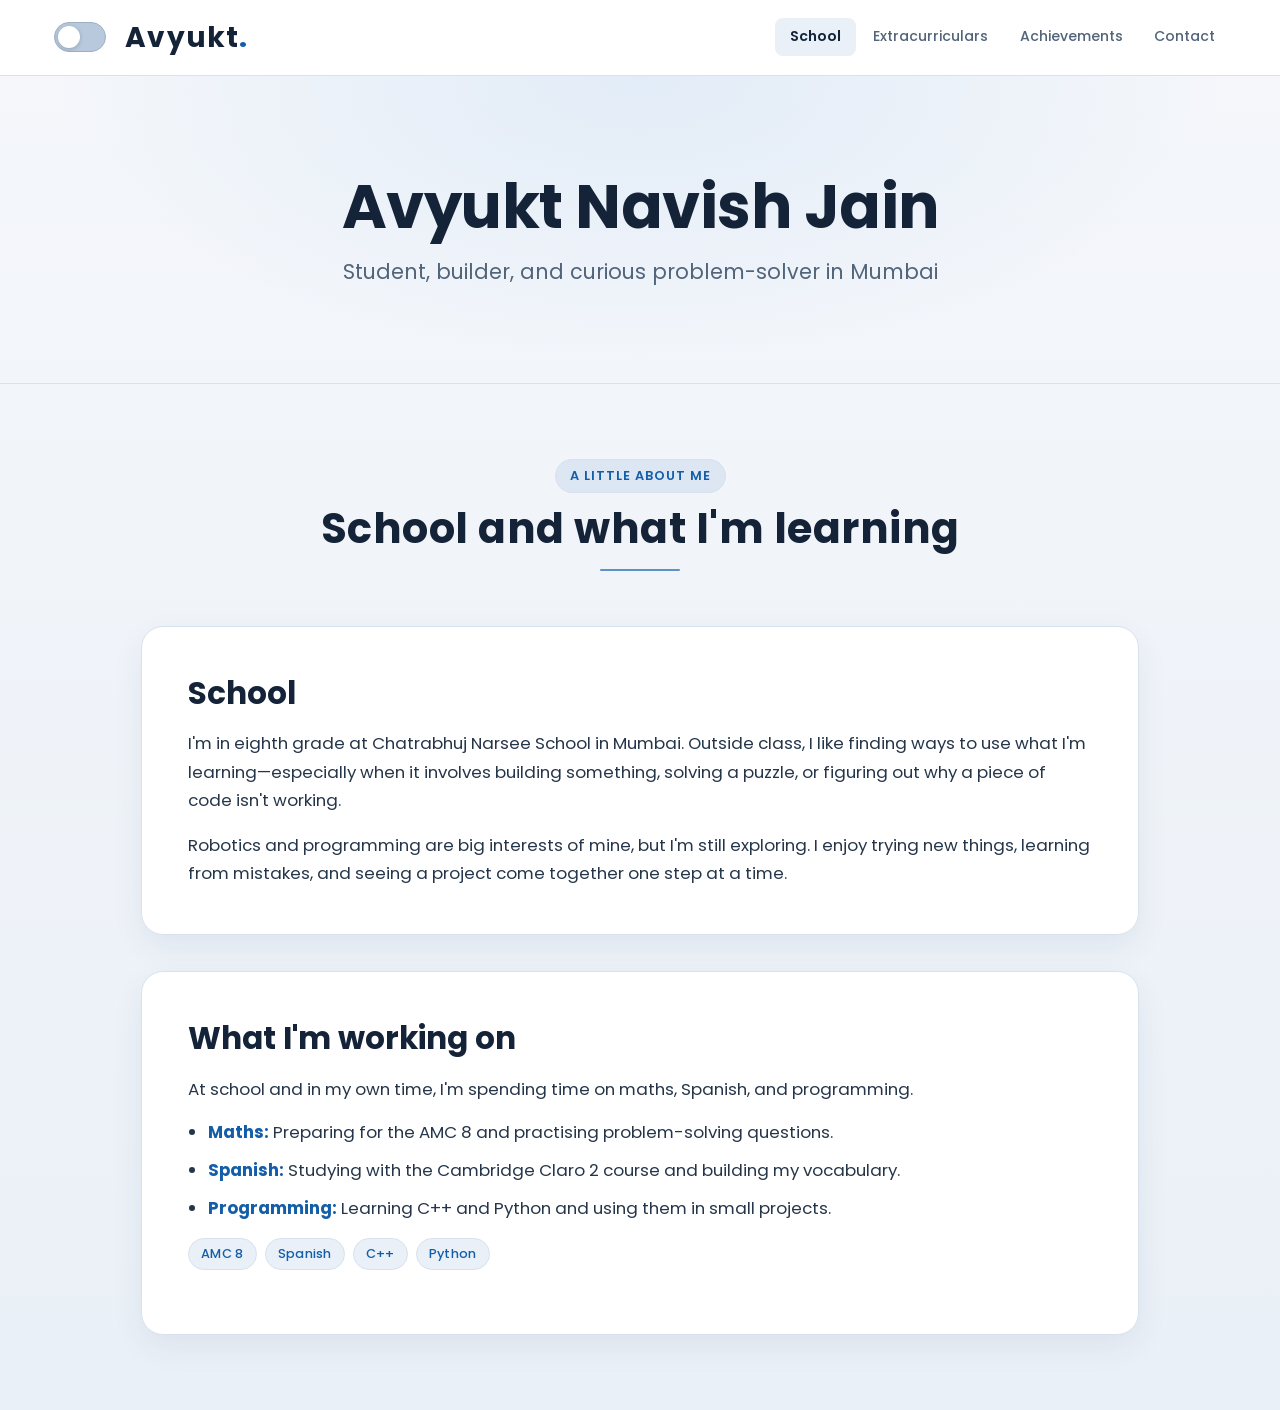
==== commit 01a2430f: "Add files via upload" ====
--- a/index.html
+++ b/index.html
@@ -1,60 +1,60 @@
-<!DOCTYPE html>
-<html lang="en">
-<head>
-    <meta charset="UTF-8">
-    <meta name="viewport" content="width=device-width, initial-scale=1.0">
-    <meta name="description" content="Avyukt Navish Jain is an eighth-grade student in Mumbai interested in robotics, coding, mathematics, and swimming.">
-    <title>Avyukt Navish Jain | Portfolio</title>
-    <script src="theme.js"></script>
-    <link rel="stylesheet" href="styles.css">
-</head>
-<body>
-    <nav aria-label="Main navigation">
-        <a href="index.html" class="logo">Avyukt<span>.</span></a>
-        <div class="nav-links">
-            <a href="index.html" class="active" aria-current="page">School</a>
-            <a href="extracurriculars.html">Extracurriculars</a>
-            <a href="achievements.html">Achievements</a>
-            <a href="contact.html">Contact</a>
-        </div>
-        <button class="theme-toggle" type="button" aria-label="Switch color theme" aria-pressed="false"><span class="theme-icon" aria-hidden="true">☀</span><span class="theme-label">Light mode</span></button>
-    </nav>
-
-    <header class="hero">
-        <h1>Avyukt Navish Jain</h1>
-        <p>Student, builder, and curious problem-solver in Mumbai</p>
-    </header>
-
-    <main class="container">
-        <div class="section-header">
-            <span class="section-badge">A little about me</span>
-            <h2 class="section-title">School and what I'm learning</h2>
-        </div>
-
-        <div class="full-width-grid">
-            <section class="card">
-                <h3>School</h3>
-                <p>I'm in eighth grade at Chatrabhuj Narsee School in Mumbai. Outside class, I like finding ways to use what I'm learning—especially when it involves building something, solving a puzzle, or figuring out why a piece of code isn't working.</p>
-                <p>Robotics and programming are big interests of mine, but I'm still exploring. I enjoy trying new things, learning from mistakes, and seeing a project come together one step at a time.</p>
-            </section>
-
-            <section class="card">
-                <h3>What I'm working on</h3>
-                <p>At school and in my own time, I'm spending time on maths, Spanish, and programming.</p>
-                <ul>
-                    <li><strong>Maths:</strong> Preparing for the AMC 8 and practising problem-solving questions.</li>
-                    <li><strong>Spanish:</strong> Studying with the Cambridge Claro 2 course and building my vocabulary.</li>
-                    <li><strong>Programming:</strong> Learning C++ and Python and using them in small projects.</li>
-                </ul>
-
-                <div class="tags-container">
-                    <span class="tech-tag">AMC 8</span>
-                    <span class="tech-tag">Spanish</span>
-                    <span class="tech-tag">C++</span>
-                    <span class="tech-tag">Python</span>
-                </div>
-            </section>
-        </div>
-    </main>
-</body>
-</html>
+<!DOCTYPE html>
+<html lang="en">
+<head>
+    <meta charset="UTF-8">
+    <meta name="viewport" content="width=device-width, initial-scale=1.0">
+    <meta name="description" content="Avyukt Navish Jain is an eighth-grade student in Mumbai interested in robotics, coding, mathematics, and swimming.">
+    <title>Avyukt Navish Jain | Portfolio</title>
+    <script src="theme.js"></script>
+    <link rel="stylesheet" href="styles.css">
+</head>
+<body>
+    <nav aria-label="Main navigation">
+        <button class="theme-toggle" type="button" role="switch" aria-checked="false" aria-label="Dark mode"><span class="switch-track" aria-hidden="true"><span class="switch-thumb"></span></span></button>
+        <a href="index.html" class="logo">Avyukt<span>.</span></a>
+        <div class="nav-links">
+            <a href="index.html" class="active" aria-current="page">School</a>
+            <a href="extracurriculars.html">Extracurriculars</a>
+            <a href="achievements.html">Achievements</a>
+            <a href="contact.html">Contact</a>
+        </div>
+    </nav>
+
+    <header class="hero">
+        <h1>Avyukt Navish Jain</h1>
+        <p>Student, builder, and curious problem-solver in Mumbai</p>
+    </header>
+
+    <main class="container">
+        <div class="section-header">
+            <span class="section-badge">A little about me</span>
+            <h2 class="section-title">School and what I'm learning</h2>
+        </div>
+
+        <div class="full-width-grid">
+            <section class="card">
+                <h3>School</h3>
+                <p>I'm in eighth grade at Chatrabhuj Narsee School in Mumbai. Outside class, I like finding ways to use what I'm learning—especially when it involves building something, solving a puzzle, or figuring out why a piece of code isn't working.</p>
+                <p>Robotics and programming are big interests of mine, but I'm still exploring. I enjoy trying new things, learning from mistakes, and seeing a project come together one step at a time.</p>
+            </section>
+
+            <section class="card">
+                <h3>What I'm working on</h3>
+                <p>At school and in my own time, I'm spending time on maths, Spanish, and programming.</p>
+                <ul>
+                    <li><strong>Maths:</strong> Preparing for the AMC 8 and practising problem-solving questions.</li>
+                    <li><strong>Spanish:</strong> Studying with the Cambridge Claro 2 course and building my vocabulary.</li>
+                    <li><strong>Programming:</strong> Learning C++ and Python and using them in small projects.</li>
+                </ul>
+
+                <div class="tags-container">
+                    <span class="tech-tag">AMC 8</span>
+                    <span class="tech-tag">Spanish</span>
+                    <span class="tech-tag">C++</span>
+                    <span class="tech-tag">Python</span>
+                </div>
+            </section>
+        </div>
+    </main>
+</body>
+</html>
--- a/styles.css
+++ b/styles.css
@@ -1,623 +1,664 @@
-@import url('https://fonts.googleapis.com/css2?family=Poppins:wght@300;400;500;600;700&display=swap');
-
-:root {
-    --bg-start: #111C2B;   
-    --bg-end: #070B10;      
-    --card-bg: rgba(18, 28, 43, 0.72); 
-    --text-white: #FFFFFF;       
-    --text-offwhite: #E2E8F0;    
-    --text-muted: #94A3B8;
-
-    --blue-vibrant: #4DB8FF;     
-    --blue-primary: #2A75D3;     
-    --accent-red: #E63946;       
-}
-
-* {
-    margin: 0;
-    padding: 0;
-    box-sizing: border-box;
-    font-family: 'Poppins', sans-serif;
-}
-
-html {
-    scroll-behavior: smooth;
-}
-
-body {
-    background: linear-gradient(180deg, var(--bg-start) 0%, var(--bg-end) 100%);
-    background-attachment: fixed; 
-    background-repeat: no-repeat;
-    min-height: 100vh;
-    color: var(--text-offwhite);
-    line-height: 1.7;
-    overflow-x: hidden;
-    -webkit-font-smoothing: antialiased;
-}
-
-/* =========================================
-   NAVIGATION BAR
-   ========================================= */
-nav {
-    background-color: rgba(11, 17, 26, 0.88); 
-    padding: 0.85rem clamp(14px, 4vw, 5%);
-    display: flex;
-    justify-content: space-between;
-    align-items: center;
-    box-shadow: 0 4px 20px rgba(0, 0, 0, 0.45);
-    position: sticky;
-    top: 0;
-    z-index: 100;
-    backdrop-filter: blur(16px);
-    -webkit-backdrop-filter: blur(16px);
-    border-bottom: 1px solid rgba(255, 255, 255, 0.07);
-}
-
-.logo {
-    font-size: clamp(1.35rem, 2.2vw, 1.75rem);
-    font-weight: 700;
-    color: var(--text-white);
-    text-decoration: none;
-    letter-spacing: 1.2px;
-    flex-shrink: 0;
-}
-
-.logo span {
-    color: var(--accent-red);
-}
-
-.nav-links {
-    display: flex;
-    align-items: center;
-    gap: clamp(8px, 2vw, 1.8rem);
-}
-
-.nav-links a {
-    text-decoration: none;
-    color: var(--text-offwhite);
-    font-weight: 500;
-    transition: all 0.25s ease;
-    padding: 6px 14px;
-    border-radius: 8px;
-    font-size: clamp(0.86rem, 1.1vw, 0.98rem);
-    white-space: nowrap;
-    position: relative;
-}
-
-.nav-links a:hover {
-    color: var(--blue-vibrant);
-    background: rgba(77, 184, 255, 0.08);
-}
-
-.nav-links a.active {
-    color: var(--text-white);
-    font-weight: 600;
-    background: rgba(42, 117, 211, 0.28);
-    border: 1px solid rgba(77, 184, 255, 0.35);
-}
-
-/* =========================================
-   HERO SECTION
-   ========================================= */
-.hero {
-    background: radial-gradient(circle at 50% 25%, rgba(42, 117, 211, 0.28) 0%, rgba(11, 17, 26, 0.8) 75%);
-    color: var(--text-white);
-    padding: clamp(45px, 8vw, 95px) clamp(16px, 4vw, 5%);
-    text-align: center;
-    position: relative;
-    border-bottom: 1px solid rgba(77, 184, 255, 0.2);
-}
-
-.hero h1 {
-    font-size: clamp(2rem, 5.5vw + 0.3rem, 3.8rem);
-    margin-bottom: 12px;
-    font-weight: 700;
-    letter-spacing: -0.5px;
-    line-height: 1.2;
-    text-shadow: 0 2px 20px rgba(0, 0, 0, 0.6);
-}
-
-.hero p {
-    font-size: clamp(1rem, 1.6vw + 0.3rem, 1.3rem);
-    font-weight: 400;
-    max-width: 780px;
-    margin: 0 auto;
-    color: var(--blue-vibrant);
-    line-height: 1.55;
-    text-shadow: 0 1px 8px rgba(0, 0, 0, 0.8);
-}
-
-/* =========================================
-   CONTAINER & SECTION HEADERS
-   ========================================= */
-.container {
-    padding: clamp(32px, 6vw, 75px) clamp(14px, 4vw, 5%);
-    max-width: 1100px;
-    margin: 0 auto;
-}
-
-.section-header {
-    text-align: center;
-    margin-bottom: clamp(28px, 5vw, 55px);
-}
-
-.section-badge {
-    display: inline-block;
-    padding: 5px 14px;
-    background: rgba(77, 184, 255, 0.1);
-    color: var(--blue-vibrant);
-    border: 1px solid rgba(77, 184, 255, 0.28);
-    border-radius: 20px;
-    font-size: 0.8rem;
-    font-weight: 600;
-    letter-spacing: 1px;
-    text-transform: uppercase;
-    margin-bottom: 10px;
-}
-
-.section-title {
-    font-size: clamp(1.6rem, 3.2vw + 0.3rem, 2.6rem);
-    color: var(--text-white);
-    text-align: center;
-    position: relative;
-    letter-spacing: 0.5px;
-    line-height: 1.25;
-    text-shadow: 0 2px 10px rgba(0, 0, 0, 0.4);
-}
-
-.section-title::after {
-    content: '';
-    display: block;
-    width: clamp(50px, 8vw, 80px);
-    height: 3px;
-    background: linear-gradient(90deg, var(--blue-primary), var(--blue-vibrant));
-    margin: 14px auto 0;
-    border-radius: 2px;
-}
-
-/* =========================================
-   CARDS & CONTENT SURFACES
-   ========================================= */
-.full-width-grid {
-    display: flex;
-    flex-direction: column;
-    gap: clamp(20px, 3.5vw, 36px);
-}
-
-.card {
-    background: linear-gradient(145deg, var(--card-bg) 0%, rgba(10, 16, 25, 0.88) 100%);
-    padding: clamp(22px, 4vw + 6px, 46px);
-    border-radius: clamp(16px, 2.5vw, 22px);
-    box-shadow: 0 12px 35px rgba(0, 0, 0, 0.4);
-    border: 1px solid rgba(255, 255, 255, 0.08);
-    position: relative;
-    transition: transform 0.3s ease, border-color 0.3s ease, box-shadow 0.3s ease;
-    backdrop-filter: blur(12px);
-    -webkit-backdrop-filter: blur(12px);
-    overflow: hidden;
-}
-
-.card::before {
-    content: '';
-    position: absolute;
-    top: 0;
-    left: 0;
-    right: 0;
-    height: 2px;
-    background: linear-gradient(90deg, transparent, rgba(77, 184, 255, 0.45), transparent);
-}
-
-.card:hover {
-    transform: translateY(-3px);
-    border-color: rgba(77, 184, 255, 0.35);
-    box-shadow: 0 16px 45px rgba(0, 0, 0, 0.5);
-}
-
-.card h3 {
-    font-size: clamp(1.3rem, 2.2vw + 0.3rem, 1.95rem);
-    margin-bottom: 16px;
-    color: var(--text-white);
-    line-height: 1.3;
-}
-
-.card p {
-    font-size: clamp(0.95rem, 0.4vw + 0.82rem, 1.05rem);
-    margin-bottom: 16px;
-    line-height: 1.7;
-    color: var(--text-offwhite);
-}
-
-.card p:last-child {
-    margin-bottom: 0;
-}
-
-.card ul {
-    margin-left: 20px;
-    margin-bottom: 16px;
-    font-size: clamp(0.95rem, 0.4vw + 0.82rem, 1.05rem);
-}
-
-.card li {
-    margin-bottom: 10px;
-    line-height: 1.65;
-}
-
-.card li strong {
-    color: var(--blue-vibrant);
-}
-
-.sub-section {
-    margin-top: 22px;
-    padding-top: 18px;
-    border-top: 1px solid rgba(255, 255, 255, 0.08);
-}
-
-.sub-section-first {
-    margin-top: 0;
-    padding-top: 0;
-    border-top: 0;
-}
-
-.sub-section h4 {
-    color: var(--blue-vibrant);
-    font-size: clamp(1.05rem, 1.4vw + 0.2rem, 1.25rem);
-    margin-bottom: 10px;
-    letter-spacing: 0.3px;
-    line-height: 1.35;
-}
-
-/* =========================================
-   TAGS & BADGES
-   ========================================= */
-.tags-container {
-    display: flex;
-    flex-wrap: wrap;
-    gap: 8px;
-    margin: 14px 0 18px 0;
-}
-
-.tech-tag {
-    display: inline-flex;
-    align-items: center;
-    padding: 4px 12px;
-    background: rgba(42, 117, 211, 0.18);
-    color: var(--blue-vibrant);
-    border: 1px solid rgba(77, 184, 255, 0.28);
-    border-radius: 20px;
-    font-size: clamp(0.78rem, 1vw, 0.85rem);
-    font-weight: 500;
-    letter-spacing: 0.3px;
-}
-
-/* =========================================
-   IMAGE GALLERIES
-   ========================================= */
-.project-gallery {
-    display: grid;
-    grid-template-columns: repeat(auto-fit, minmax(clamp(200px, 26vw, 280px), 1fr));
-    gap: clamp(14px, 2.2vw, 20px);
-    margin: 20px 0 12px 0;
-}
-
-.gallery-spaced {
-    margin-top: 20px;
-}
-
-.gallery-narrow {
-    max-width: 720px;
-}
-
-.gallery-item {
-    position: relative;
-    border-radius: 14px;
-    overflow: hidden;
-    background: rgba(10, 16, 25, 0.8);
-    border: 1px solid rgba(77, 184, 255, 0.22);
-    box-shadow: 0 8px 22px rgba(0, 0, 0, 0.4);
-    transition: transform 0.3s ease, border-color 0.3s ease, box-shadow 0.3s ease;
-}
-
-.gallery-item:hover {
-    transform: translateY(-3px);
-    border-color: var(--blue-vibrant);
-    box-shadow: 0 12px 30px rgba(77, 184, 255, 0.2);
-}
-
-.gallery-img-wrap {
-    width: 100%;
-    height: clamp(210px, 26vw, 270px);
-    overflow: hidden;
-    display: flex;
-    align-items: center;
-    justify-content: center;
-    background: #070B10;
-}
-
-.gallery-img-wrap.portrait-wrap {
-    height: clamp(310px, 40vw, 390px);
-}
-
-.gallery-img {
-    width: 100%;
-    height: 100%;
-    object-fit: cover;
-    object-position: center;
-    transition: transform 0.4s ease;
-    display: block;
-}
-
-.gallery-img-wrap.portrait-wrap .gallery-img {
-    object-position: top center;
-}
-
-.gallery-item:hover .gallery-img {
-    transform: scale(1.04);
-}
-
-.gallery-caption {
-    padding: 10px 14px;
-    background: rgba(15, 23, 36, 0.95);
-    border-top: 1px solid rgba(255, 255, 255, 0.08);
-    font-size: clamp(0.82rem, 1vw, 0.9rem);
-    color: var(--text-white);
-    font-weight: 500;
-    text-align: center;
-    letter-spacing: 0.2px;
-}
-
-/* =========================================
-   FORMS
-   ========================================= */
-form {
-    display: flex;
-    flex-direction: column;
-    gap: clamp(16px, 2.5vw, 24px);
-    max-width: 650px;
-    margin: 0 auto;
-    background: linear-gradient(145deg, var(--card-bg) 0%, rgba(10, 16, 25, 0.88) 100%);
-    padding: clamp(22px, 4.5vw, 45px);
-    border-radius: clamp(16px, 2.5vw, 22px);
-    border: 1px solid rgba(255, 255, 255, 0.08);
-    box-shadow: 0 12px 35px rgba(0, 0, 0, 0.4);
-    backdrop-filter: blur(12px);
-    -webkit-backdrop-filter: blur(12px);
-}
-
-input, textarea {
-    padding: clamp(14px, 2vw, 18px);
-    border: 1px solid rgba(255, 255, 255, 0.1);
-    border-radius: 12px;
-    font-size: clamp(0.95rem, 1.2vw, 1.05rem);
-    background: rgba(0, 0, 0, 0.35);
-    color: var(--text-white);
-    transition: all 0.25s ease;
-    width: 100%;
-}
-
-input:focus, textarea:focus {
-    outline: none;
-    border-color: var(--blue-vibrant);
-    background: rgba(0, 0, 0, 0.55);
-    box-shadow: 0 0 15px rgba(77, 184, 255, 0.2);
-}
-
-input::placeholder, textarea::placeholder {
-    color: rgba(255, 255, 255, 0.4);
-}
-
-button {
-    padding: clamp(14px, 2vw, 18px);
-    background: linear-gradient(90deg, var(--blue-primary), var(--blue-vibrant));
-    color: var(--text-white);
-    border: none;
-    border-radius: 12px;
-    font-size: clamp(1rem, 1.3vw, 1.15rem);
-    font-weight: 600;
-    cursor: pointer;
-    transition: transform 0.25s ease, box-shadow 0.25s ease;
-    letter-spacing: 0.5px;
-    width: 100%;
-}
-
-button:hover {
-    transform: translateY(-2px);
-    box-shadow: 0 8px 22px rgba(77, 184, 255, 0.35);
-}
-
-button:disabled {
-    cursor: wait;
-    opacity: 0.75;
-    transform: none;
-}
-
-.visually-hidden {
-    position: absolute;
-    width: 1px;
-    height: 1px;
-    padding: 0;
-    margin: -1px;
-    overflow: hidden;
-    clip: rect(0, 0, 0, 0);
-    white-space: nowrap;
-    border: 0;
-}
-
-#form-status {
-    color: var(--blue-vibrant);
-    text-align: center;
-    font-weight: 500;
-}
-
-.success-hero {
-    min-height: 70vh;
-    display: flex;
-    flex-direction: column;
-    justify-content: center;
-    align-items: center;
-    border-bottom: none;
-}
-
-.success-hero .section-badge {
-    margin-bottom: 15px;
-}
-
-.success-hero h1 {
-    color: var(--blue-vibrant);
-    margin-bottom: 12px;
-}
-
-.success-hero p {
-    color: var(--text-white);
-    margin-bottom: 30px;
-    max-width: 500px;
-}
-
-.button-link {
-    display: inline-block;
-    width: min(100%, 260px);
-    padding: 14px 18px;
-    background: linear-gradient(90deg, var(--blue-primary), var(--blue-vibrant));
-    color: var(--text-white);
-    border-radius: 12px;
-    text-decoration: none;
-    font-weight: 600;
-    transition: transform 0.25s ease, box-shadow 0.25s ease;
-}
-
-.button-link:hover {
-    transform: translateY(-2px);
-    box-shadow: 0 8px 22px rgba(77, 184, 255, 0.35);
-}
-
-:focus-visible {
-    outline: 3px solid var(--blue-vibrant);
-    outline-offset: 3px;
-}
-
-@media (prefers-reduced-motion: reduce) {
-    *, *::before, *::after {
-        scroll-behavior: auto !important;
-        transition-duration: 0.01ms !important;
-        animation-duration: 0.01ms !important;
-        animation-iteration-count: 1 !important;
-    }
-}
-
-/* =========================================
-   MOBILE RESPONSIVE NAVIGATION & TWEAKS (<= 768px)
-   ========================================= */
-@media (max-width: 768px) {
-    nav {
-        flex-direction: column;
-        gap: 10px;
-        padding: 12px 14px;
-    }
-
-    .nav-links {
-        display: flex;
-        width: 100%;
-        overflow-x: auto;
-        -webkit-overflow-scrolling: touch;
-        scrollbar-width: none;
-        justify-content: flex-start;
-        gap: 8px;
-        padding-bottom: 3px;
-    }
-
-    .nav-links::-webkit-scrollbar {
-        display: none;
-    }
-
-    .nav-links a {
-        padding: 5px 12px;
-        font-size: 0.86rem;
-        flex-shrink: 0;
-    }
-
-    .project-gallery {
-        grid-template-columns: 1fr;
-    }
-}
-
-/* Shared theme surfaces: restrained dark palette and a complete light palette. */
-:root {
-    color-scheme: dark;
-    --page: #0b111b;
-    --page-end: #101b29;
-    --surface: #162131;
-    --surface-raised: #1b293a;
-    --field: #101a28;
-    --nav-surface: rgba(11, 17, 27, .94);
-    --heading: #f7faff;
-    --body-text: #dfe8f2;
-    --muted-text: #aab9cb;
-    --accent: #85c0ff;
-    --accent-strong: #3889df;
-    --accent-soft: rgba(119, 186, 255, .11);
-    --line: #2b3b4f;
-    --depth: 0 14px 36px rgba(0, 0, 0, .16);
-    --hero-glow: rgba(56, 137, 223, .12);
-    --button-text: #071522;
-}
-:root[data-theme="light"] {
-    color-scheme: light;
-    --page: #f5f7fb;
-    --page-end: #eaf0f7;
-    --surface: #fff;
-    --surface-raised: #f5f8fc;
-    --field: #fff;
-    --nav-surface: rgba(255, 255, 255, .95);
-    --heading: #142338;
-    --body-text: #26364a;
-    --muted-text: #51647a;
-    --accent: #135da9;
-    --accent-strong: #176fbe;
-    --accent-soft: rgba(19, 93, 169, .09);
-    --line: #d8e2ee;
-    --depth: 0 12px 32px rgba(31, 54, 82, .07);
-    --hero-glow: rgba(63, 143, 220, .1);
-    --button-text: #fff;
-}
-body { color: var(--body-text); background: linear-gradient(180deg, var(--page), var(--page-end)); background-attachment: scroll; }
-nav { gap: 1rem; background: var(--nav-surface); border-bottom: 1px solid var(--line); box-shadow: none; }
-.logo, .nav-links a.active, .hero h1, .section-title, .card h3 { color: var(--heading); text-shadow: none; }
-.logo span { color: var(--accent); }
-.nav-links { margin-left: auto; gap: .2rem; }
-.nav-links a { color: var(--muted-text); }
-.nav-links a:hover, .nav-links a.active { color: var(--heading); background: var(--accent-soft); border-color: transparent; }
-.theme-toggle {
-    display: inline-flex; flex: none; align-items: center; justify-content: center; gap: .45rem;
-    width: auto; min-height: 40px; padding: .4rem .7rem; margin: 0;
-    color: var(--body-text); background: var(--surface); border: 1px solid var(--line);
-    border-radius: 9px; font: 500 .83rem 'Poppins', sans-serif; letter-spacing: 0;
-    box-shadow: none; white-space: nowrap;
-}
-.theme-toggle:hover { transform: none; background: var(--surface-raised); border-color: var(--accent); box-shadow: none; }
-.theme-icon { font-size: 1rem; line-height: 1; }
-.hero { background: radial-gradient(ellipse at 50% 0%, var(--hero-glow), transparent 65%); border-bottom: 1px solid var(--line); }
-.hero p { color: var(--muted-text); text-shadow: none; }
-.section-badge, .tech-tag { color: var(--accent); background: var(--accent-soft); border-color: var(--line); }
-.section-title::after { background: var(--accent); height: 2px; opacity: .65; }
-.card, form { background: var(--surface); border: 1px solid var(--line); box-shadow: var(--depth); backdrop-filter: none; }
-.card::before { display: none; }
-.card:hover { border-color: var(--line); box-shadow: var(--depth); transform: none; }
-.card p, .card li { color: var(--body-text); }
-.card li strong, .sub-section h4 { color: var(--accent); }
-.sub-section { border-color: var(--line); }
-.gallery-item { background: var(--surface-raised); border-color: var(--line); box-shadow: none; }
-.gallery-item:hover { border-color: var(--accent); box-shadow: none; }
-.gallery-img-wrap, .gallery-caption { background: var(--surface-raised); }
-.gallery-caption { color: var(--body-text); border-color: var(--line); }
-input, textarea { color: var(--body-text); background: var(--field); border-color: var(--line); }
-input:focus, textarea:focus { background: var(--field); border-color: var(--accent); box-shadow: 0 0 0 3px var(--accent-soft); }
-input::placeholder, textarea::placeholder { color: var(--muted-text); opacity: 1; }
-button[type="submit"], .button-link { color: var(--button-text); background: var(--accent-strong); box-shadow: none; }
-button[type="submit"]:hover, .button-link:hover { box-shadow: none; filter: brightness(1.1); }
-#form-status, .success-hero h1 { color: var(--accent); }
-.success-hero p { color: var(--body-text); }
-:focus-visible { outline-color: var(--accent); }
-@media (max-width: 768px) {
-    nav { flex-direction: row; flex-wrap: wrap; }
-    .nav-links { order: 3; margin-left: 0; }
-    .theme-toggle { margin-left: auto; }
-}
+@import url('https://fonts.googleapis.com/css2?family=Poppins:wght@300;400;500;600;700&display=swap');
+
+:root {
+    --bg-start: #111C2B;   
+    --bg-end: #070B10;      
+    --card-bg: rgba(18, 28, 43, 0.72); 
+    --text-white: #FFFFFF;       
+    --text-offwhite: #E2E8F0;    
+    --text-muted: #94A3B8;
+
+    --blue-vibrant: #4DB8FF;     
+    --blue-primary: #2A75D3;     
+    --accent-red: #E63946;       
+}
+
+* {
+    margin: 0;
+    padding: 0;
+    box-sizing: border-box;
+    font-family: 'Poppins', sans-serif;
+}
+
+html {
+    scroll-behavior: smooth;
+}
+
+body {
+    background: linear-gradient(180deg, var(--bg-start) 0%, var(--bg-end) 100%);
+    background-attachment: fixed; 
+    background-repeat: no-repeat;
+    min-height: 100vh;
+    color: var(--text-offwhite);
+    line-height: 1.7;
+    overflow-x: hidden;
+    -webkit-font-smoothing: antialiased;
+}
+
+/* =========================================
+   NAVIGATION BAR
+   ========================================= */
+nav {
+    background-color: rgba(11, 17, 26, 0.88); 
+    padding: 0.85rem clamp(14px, 4vw, 5%);
+    display: flex;
+    justify-content: space-between;
+    align-items: center;
+    box-shadow: 0 4px 20px rgba(0, 0, 0, 0.45);
+    position: sticky;
+    top: 0;
+    z-index: 100;
+    backdrop-filter: blur(16px);
+    -webkit-backdrop-filter: blur(16px);
+    border-bottom: 1px solid rgba(255, 255, 255, 0.07);
+}
+
+.logo {
+    font-size: clamp(1.35rem, 2.2vw, 1.75rem);
+    font-weight: 700;
+    color: var(--text-white);
+    text-decoration: none;
+    letter-spacing: 1.2px;
+    flex-shrink: 0;
+}
+
+.logo span {
+    color: var(--accent-red);
+}
+
+.nav-links {
+    display: flex;
+    align-items: center;
+    gap: clamp(8px, 2vw, 1.8rem);
+}
+
+.nav-links a {
+    text-decoration: none;
+    color: var(--text-offwhite);
+    font-weight: 500;
+    transition: all 0.25s ease;
+    padding: 6px 14px;
+    border-radius: 8px;
+    font-size: clamp(0.86rem, 1.1vw, 0.98rem);
+    white-space: nowrap;
+    position: relative;
+}
+
+.nav-links a:hover {
+    color: var(--blue-vibrant);
+    background: rgba(77, 184, 255, 0.08);
+}
+
+.nav-links a.active {
+    color: var(--text-white);
+    font-weight: 600;
+    background: rgba(42, 117, 211, 0.28);
+    border: 1px solid rgba(77, 184, 255, 0.35);
+}
+
+/* =========================================
+   HERO SECTION
+   ========================================= */
+.hero {
+    background: radial-gradient(circle at 50% 25%, rgba(42, 117, 211, 0.28) 0%, rgba(11, 17, 26, 0.8) 75%);
+    color: var(--text-white);
+    padding: clamp(45px, 8vw, 95px) clamp(16px, 4vw, 5%);
+    text-align: center;
+    position: relative;
+    border-bottom: 1px solid rgba(77, 184, 255, 0.2);
+}
+
+.hero h1 {
+    font-size: clamp(2rem, 5.5vw + 0.3rem, 3.8rem);
+    margin-bottom: 12px;
+    font-weight: 700;
+    letter-spacing: -0.5px;
+    line-height: 1.2;
+    text-shadow: 0 2px 20px rgba(0, 0, 0, 0.6);
+}
+
+.hero p {
+    font-size: clamp(1rem, 1.6vw + 0.3rem, 1.3rem);
+    font-weight: 400;
+    max-width: 780px;
+    margin: 0 auto;
+    color: var(--blue-vibrant);
+    line-height: 1.55;
+    text-shadow: 0 1px 8px rgba(0, 0, 0, 0.8);
+}
+
+/* =========================================
+   CONTAINER & SECTION HEADERS
+   ========================================= */
+.container {
+    padding: clamp(32px, 6vw, 75px) clamp(14px, 4vw, 5%);
+    max-width: 1100px;
+    margin: 0 auto;
+}
+
+.section-header {
+    text-align: center;
+    margin-bottom: clamp(28px, 5vw, 55px);
+}
+
+.section-badge {
+    display: inline-block;
+    padding: 5px 14px;
+    background: rgba(77, 184, 255, 0.1);
+    color: var(--blue-vibrant);
+    border: 1px solid rgba(77, 184, 255, 0.28);
+    border-radius: 20px;
+    font-size: 0.8rem;
+    font-weight: 600;
+    letter-spacing: 1px;
+    text-transform: uppercase;
+    margin-bottom: 10px;
+}
+
+.section-title {
+    font-size: clamp(1.6rem, 3.2vw + 0.3rem, 2.6rem);
+    color: var(--text-white);
+    text-align: center;
+    position: relative;
+    letter-spacing: 0.5px;
+    line-height: 1.25;
+    text-shadow: 0 2px 10px rgba(0, 0, 0, 0.4);
+}
+
+.section-title::after {
+    content: '';
+    display: block;
+    width: clamp(50px, 8vw, 80px);
+    height: 3px;
+    background: linear-gradient(90deg, var(--blue-primary), var(--blue-vibrant));
+    margin: 14px auto 0;
+    border-radius: 2px;
+}
+
+/* =========================================
+   CARDS & CONTENT SURFACES
+   ========================================= */
+.full-width-grid {
+    display: flex;
+    flex-direction: column;
+    gap: clamp(20px, 3.5vw, 36px);
+}
+
+.card {
+    background: linear-gradient(145deg, var(--card-bg) 0%, rgba(10, 16, 25, 0.88) 100%);
+    padding: clamp(22px, 4vw + 6px, 46px);
+    border-radius: clamp(16px, 2.5vw, 22px);
+    box-shadow: 0 12px 35px rgba(0, 0, 0, 0.4);
+    border: 1px solid rgba(255, 255, 255, 0.08);
+    position: relative;
+    transition: transform 0.3s ease, border-color 0.3s ease, box-shadow 0.3s ease;
+    backdrop-filter: blur(12px);
+    -webkit-backdrop-filter: blur(12px);
+    overflow: hidden;
+}
+
+.card::before {
+    content: '';
+    position: absolute;
+    top: 0;
+    left: 0;
+    right: 0;
+    height: 2px;
+    background: linear-gradient(90deg, transparent, rgba(77, 184, 255, 0.45), transparent);
+}
+
+.card:hover {
+    transform: translateY(-3px);
+    border-color: rgba(77, 184, 255, 0.35);
+    box-shadow: 0 16px 45px rgba(0, 0, 0, 0.5);
+}
+
+.card h3 {
+    font-size: clamp(1.3rem, 2.2vw + 0.3rem, 1.95rem);
+    margin-bottom: 16px;
+    color: var(--text-white);
+    line-height: 1.3;
+}
+
+.card p {
+    font-size: clamp(0.95rem, 0.4vw + 0.82rem, 1.05rem);
+    margin-bottom: 16px;
+    line-height: 1.7;
+    color: var(--text-offwhite);
+}
+
+.card p:last-child {
+    margin-bottom: 0;
+}
+
+.card ul {
+    margin-left: 20px;
+    margin-bottom: 16px;
+    font-size: clamp(0.95rem, 0.4vw + 0.82rem, 1.05rem);
+}
+
+.card li {
+    margin-bottom: 10px;
+    line-height: 1.65;
+}
+
+.card li strong {
+    color: var(--blue-vibrant);
+}
+
+.sub-section {
+    margin-top: 22px;
+    padding-top: 18px;
+    border-top: 1px solid rgba(255, 255, 255, 0.08);
+}
+
+.sub-section-first {
+    margin-top: 0;
+    padding-top: 0;
+    border-top: 0;
+}
+
+.sub-section h4 {
+    color: var(--blue-vibrant);
+    font-size: clamp(1.05rem, 1.4vw + 0.2rem, 1.25rem);
+    margin-bottom: 10px;
+    letter-spacing: 0.3px;
+    line-height: 1.35;
+}
+
+/* =========================================
+   TAGS & BADGES
+   ========================================= */
+.tags-container {
+    display: flex;
+    flex-wrap: wrap;
+    gap: 8px;
+    margin: 14px 0 18px 0;
+}
+
+.tech-tag {
+    display: inline-flex;
+    align-items: center;
+    padding: 4px 12px;
+    background: rgba(42, 117, 211, 0.18);
+    color: var(--blue-vibrant);
+    border: 1px solid rgba(77, 184, 255, 0.28);
+    border-radius: 20px;
+    font-size: clamp(0.78rem, 1vw, 0.85rem);
+    font-weight: 500;
+    letter-spacing: 0.3px;
+}
+
+/* =========================================
+   IMAGE GALLERIES
+   ========================================= */
+.project-gallery {
+    display: grid;
+    grid-template-columns: repeat(auto-fit, minmax(clamp(200px, 26vw, 280px), 1fr));
+    gap: clamp(14px, 2.2vw, 20px);
+    margin: 20px 0 12px 0;
+}
+
+.gallery-spaced {
+    margin-top: 20px;
+}
+
+.gallery-narrow {
+    max-width: 720px;
+}
+
+.gallery-item {
+    position: relative;
+    border-radius: 14px;
+    overflow: hidden;
+    background: rgba(10, 16, 25, 0.8);
+    border: 1px solid rgba(77, 184, 255, 0.22);
+    box-shadow: 0 8px 22px rgba(0, 0, 0, 0.4);
+    transition: transform 0.3s ease, border-color 0.3s ease, box-shadow 0.3s ease;
+}
+
+.gallery-item:hover {
+    transform: translateY(-3px);
+    border-color: var(--blue-vibrant);
+    box-shadow: 0 12px 30px rgba(77, 184, 255, 0.2);
+}
+
+.gallery-img-wrap {
+    width: 100%;
+    height: clamp(210px, 26vw, 270px);
+    overflow: hidden;
+    display: flex;
+    align-items: center;
+    justify-content: center;
+    background: #070B10;
+}
+
+.gallery-img-wrap.portrait-wrap {
+    height: clamp(310px, 40vw, 390px);
+}
+
+.gallery-img {
+    width: 100%;
+    height: 100%;
+    object-fit: cover;
+    object-position: center;
+    transition: transform 0.4s ease;
+    display: block;
+}
+
+.gallery-img-wrap.portrait-wrap .gallery-img {
+    object-position: top center;
+}
+
+.gallery-item:hover .gallery-img {
+    transform: scale(1.04);
+}
+
+.gallery-caption {
+    padding: 10px 14px;
+    background: rgba(15, 23, 36, 0.95);
+    border-top: 1px solid rgba(255, 255, 255, 0.08);
+    font-size: clamp(0.82rem, 1vw, 0.9rem);
+    color: var(--text-white);
+    font-weight: 500;
+    text-align: center;
+    letter-spacing: 0.2px;
+}
+
+/* =========================================
+   FORMS
+   ========================================= */
+form {
+    display: flex;
+    flex-direction: column;
+    gap: clamp(16px, 2.5vw, 24px);
+    max-width: 650px;
+    margin: 0 auto;
+    background: linear-gradient(145deg, var(--card-bg) 0%, rgba(10, 16, 25, 0.88) 100%);
+    padding: clamp(22px, 4.5vw, 45px);
+    border-radius: clamp(16px, 2.5vw, 22px);
+    border: 1px solid rgba(255, 255, 255, 0.08);
+    box-shadow: 0 12px 35px rgba(0, 0, 0, 0.4);
+    backdrop-filter: blur(12px);
+    -webkit-backdrop-filter: blur(12px);
+}
+
+input, textarea {
+    padding: clamp(14px, 2vw, 18px);
+    border: 1px solid rgba(255, 255, 255, 0.1);
+    border-radius: 12px;
+    font-size: clamp(0.95rem, 1.2vw, 1.05rem);
+    background: rgba(0, 0, 0, 0.35);
+    color: var(--text-white);
+    transition: all 0.25s ease;
+    width: 100%;
+}
+
+input:focus, textarea:focus {
+    outline: none;
+    border-color: var(--blue-vibrant);
+    background: rgba(0, 0, 0, 0.55);
+    box-shadow: 0 0 15px rgba(77, 184, 255, 0.2);
+}
+
+input::placeholder, textarea::placeholder {
+    color: rgba(255, 255, 255, 0.4);
+}
+
+button {
+    padding: clamp(14px, 2vw, 18px);
+    background: linear-gradient(90deg, var(--blue-primary), var(--blue-vibrant));
+    color: var(--text-white);
+    border: none;
+    border-radius: 12px;
+    font-size: clamp(1rem, 1.3vw, 1.15rem);
+    font-weight: 600;
+    cursor: pointer;
+    transition: transform 0.25s ease, box-shadow 0.25s ease;
+    letter-spacing: 0.5px;
+    width: 100%;
+}
+
+button:hover {
+    transform: translateY(-2px);
+    box-shadow: 0 8px 22px rgba(77, 184, 255, 0.35);
+}
+
+button:disabled {
+    cursor: wait;
+    opacity: 0.75;
+    transform: none;
+}
+
+.visually-hidden {
+    position: absolute;
+    width: 1px;
+    height: 1px;
+    padding: 0;
+    margin: -1px;
+    overflow: hidden;
+    clip: rect(0, 0, 0, 0);
+    white-space: nowrap;
+    border: 0;
+}
+
+#form-status {
+    color: var(--blue-vibrant);
+    text-align: center;
+    font-weight: 500;
+}
+
+.success-hero {
+    min-height: 70vh;
+    display: flex;
+    flex-direction: column;
+    justify-content: center;
+    align-items: center;
+    border-bottom: none;
+}
+
+.success-hero .section-badge {
+    margin-bottom: 15px;
+}
+
+.success-hero h1 {
+    color: var(--blue-vibrant);
+    margin-bottom: 12px;
+}
+
+.success-hero p {
+    color: var(--text-white);
+    margin-bottom: 30px;
+    max-width: 500px;
+}
+
+.button-link {
+    display: inline-block;
+    width: min(100%, 260px);
+    padding: 14px 18px;
+    background: linear-gradient(90deg, var(--blue-primary), var(--blue-vibrant));
+    color: var(--text-white);
+    border-radius: 12px;
+    text-decoration: none;
+    font-weight: 600;
+    transition: transform 0.25s ease, box-shadow 0.25s ease;
+}
+
+.button-link:hover {
+    transform: translateY(-2px);
+    box-shadow: 0 8px 22px rgba(77, 184, 255, 0.35);
+}
+
+:focus-visible {
+    outline: 3px solid var(--blue-vibrant);
+    outline-offset: 3px;
+}
+
+@media (prefers-reduced-motion: reduce) {
+    *, *::before, *::after {
+        scroll-behavior: auto !important;
+        transition-duration: 0.01ms !important;
+        animation-duration: 0.01ms !important;
+        animation-iteration-count: 1 !important;
+    }
+}
+
+/* =========================================
+   MOBILE RESPONSIVE NAVIGATION & TWEAKS (<= 768px)
+   ========================================= */
+@media (max-width: 768px) {
+    nav {
+        flex-direction: column;
+        gap: 10px;
+        padding: 12px 14px;
+    }
+
+    .nav-links {
+        display: flex;
+        width: 100%;
+        overflow-x: auto;
+        -webkit-overflow-scrolling: touch;
+        scrollbar-width: none;
+        justify-content: flex-start;
+        gap: 8px;
+        padding-bottom: 3px;
+    }
+
+    .nav-links::-webkit-scrollbar {
+        display: none;
+    }
+
+    .nav-links a {
+        padding: 5px 12px;
+        font-size: 0.86rem;
+        flex-shrink: 0;
+    }
+
+    .project-gallery {
+        grid-template-columns: 1fr;
+    }
+}
+
+/* Shared theme surfaces: restrained dark palette and a complete light palette. */
+:root {
+    color-scheme: dark;
+    --page: #0b111b;
+    --page-end: #101b29;
+    --surface: #162131;
+    --surface-raised: #1b293a;
+    --field: #101a28;
+    --nav-surface: rgba(11, 17, 27, .94);
+    --heading: #f7faff;
+    --body-text: #dfe8f2;
+    --muted-text: #aab9cb;
+    --accent: #85c0ff;
+    --accent-strong: #3889df;
+    --accent-soft: rgba(119, 186, 255, .11);
+    --line: #2b3b4f;
+    --depth: 0 14px 36px rgba(0, 0, 0, .16);
+    --hero-glow: rgba(56, 137, 223, .12);
+    --button-text: #071522;
+}
+:root[data-theme="light"] {
+    color-scheme: light;
+    --page: #f5f7fb;
+    --page-end: #eaf0f7;
+    --surface: #fff;
+    --surface-raised: #f5f8fc;
+    --field: #fff;
+    --nav-surface: rgba(255, 255, 255, .95);
+    --heading: #142338;
+    --body-text: #26364a;
+    --muted-text: #51647a;
+    --accent: #135da9;
+    --accent-strong: #176fbe;
+    --accent-soft: rgba(19, 93, 169, .09);
+    --line: #d8e2ee;
+    --depth: 0 12px 32px rgba(31, 54, 82, .07);
+    --hero-glow: rgba(63, 143, 220, .1);
+    --button-text: #fff;
+}
+body { color: var(--body-text); background: linear-gradient(180deg, var(--page), var(--page-end)); background-attachment: scroll; }
+nav { gap: 1rem; background: var(--nav-surface); border-bottom: 1px solid var(--line); box-shadow: none; }
+.logo, .nav-links a.active, .hero h1, .section-title, .card h3 { color: var(--heading); text-shadow: none; }
+.logo span { color: var(--accent); }
+.nav-links { margin-left: auto; gap: .2rem; }
+.nav-links a { color: var(--muted-text); }
+.nav-links a:hover, .nav-links a.active { color: var(--heading); background: var(--accent-soft); border-color: transparent; }
+.theme-toggle {
+    display: inline-flex; flex: none; align-items: center; justify-content: center; gap: .45rem;
+    width: auto; min-height: 40px; padding: .4rem .7rem; margin: 0;
+    color: var(--body-text); background: var(--surface); border: 1px solid var(--line);
+    border-radius: 9px; font: 500 .83rem 'Poppins', sans-serif; letter-spacing: 0;
+    box-shadow: none; white-space: nowrap;
+}
+.theme-toggle:hover { transform: none; background: var(--surface-raised); border-color: var(--accent); box-shadow: none; }
+.theme-icon { font-size: 1rem; line-height: 1; }
+.hero { background: radial-gradient(ellipse at 50% 0%, var(--hero-glow), transparent 65%); border-bottom: 1px solid var(--line); }
+.hero p { color: var(--muted-text); text-shadow: none; }
+.section-badge, .tech-tag { color: var(--accent); background: var(--accent-soft); border-color: var(--line); }
+.section-title::after { background: var(--accent); height: 2px; opacity: .65; }
+.card, form { background: var(--surface); border: 1px solid var(--line); box-shadow: var(--depth); backdrop-filter: none; }
+.card::before { display: none; }
+.card:hover { border-color: var(--line); box-shadow: var(--depth); transform: none; }
+.card p, .card li { color: var(--body-text); }
+.card li strong, .sub-section h4 { color: var(--accent); }
+.sub-section { border-color: var(--line); }
+.gallery-item { background: var(--surface-raised); border-color: var(--line); box-shadow: none; }
+.gallery-item:hover { border-color: var(--accent); box-shadow: none; }
+.gallery-img-wrap, .gallery-caption { background: var(--surface-raised); }
+.gallery-caption { color: var(--body-text); border-color: var(--line); }
+input, textarea { color: var(--body-text); background: var(--field); border-color: var(--line); }
+input:focus, textarea:focus { background: var(--field); border-color: var(--accent); box-shadow: 0 0 0 3px var(--accent-soft); }
+input::placeholder, textarea::placeholder { color: var(--muted-text); opacity: 1; }
+button[type="submit"], .button-link { color: var(--button-text); background: var(--accent-strong); box-shadow: none; }
+button[type="submit"]:hover, .button-link:hover { box-shadow: none; filter: brightness(1.1); }
+#form-status, .success-hero h1 { color: var(--accent); }
+.success-hero p { color: var(--body-text); }
+:focus-visible { outline-color: var(--accent); }
+@media (max-width: 768px) {
+    nav { flex-direction: row; flex-wrap: wrap; }
+    .nav-links { order: 3; margin-left: 0; }
+    .theme-toggle { margin-left: 0; }
+}
+
+/* Compact switch at the left edge of the navigation. */
+.theme-toggle {
+    order: 0;
+    width: 58px;
+    min-width: 58px;
+    min-height: 36px;
+    padding: 3px;
+    margin: 0;
+    background: transparent;
+    border: 0;
+    border-radius: 999px;
+    box-shadow: none;
+}
+.theme-toggle:hover { background: transparent; border: 0; }
+.switch-track {
+    display: flex;
+    align-items: center;
+    width: 52px;
+    height: 30px;
+    padding: 3px;
+    background: #b8c9dd;
+    border: 1px solid #9dafc5;
+    border-radius: 999px;
+    transition: background .2s, border-color .2s;
+}
+.switch-thumb {
+    display: block;
+    width: 22px;
+    height: 22px;
+    background: #fff;
+    border-radius: 50%;
+    box-shadow: 0 1px 4px rgba(0, 0, 0, .2);
+    transition: transform .2s;
+}
+[data-theme="dark"] .switch-track { background: #327cc7; border-color: #5695d4; }
+[data-theme="dark"] .switch-thumb { transform: translateX(22px); }
+.theme-toggle:focus-visible { outline: 3px solid var(--accent); outline-offset: 2px; }
+@media (prefers-reduced-motion: reduce) {
+    .switch-track, .switch-thumb { transition: none; }
+}
